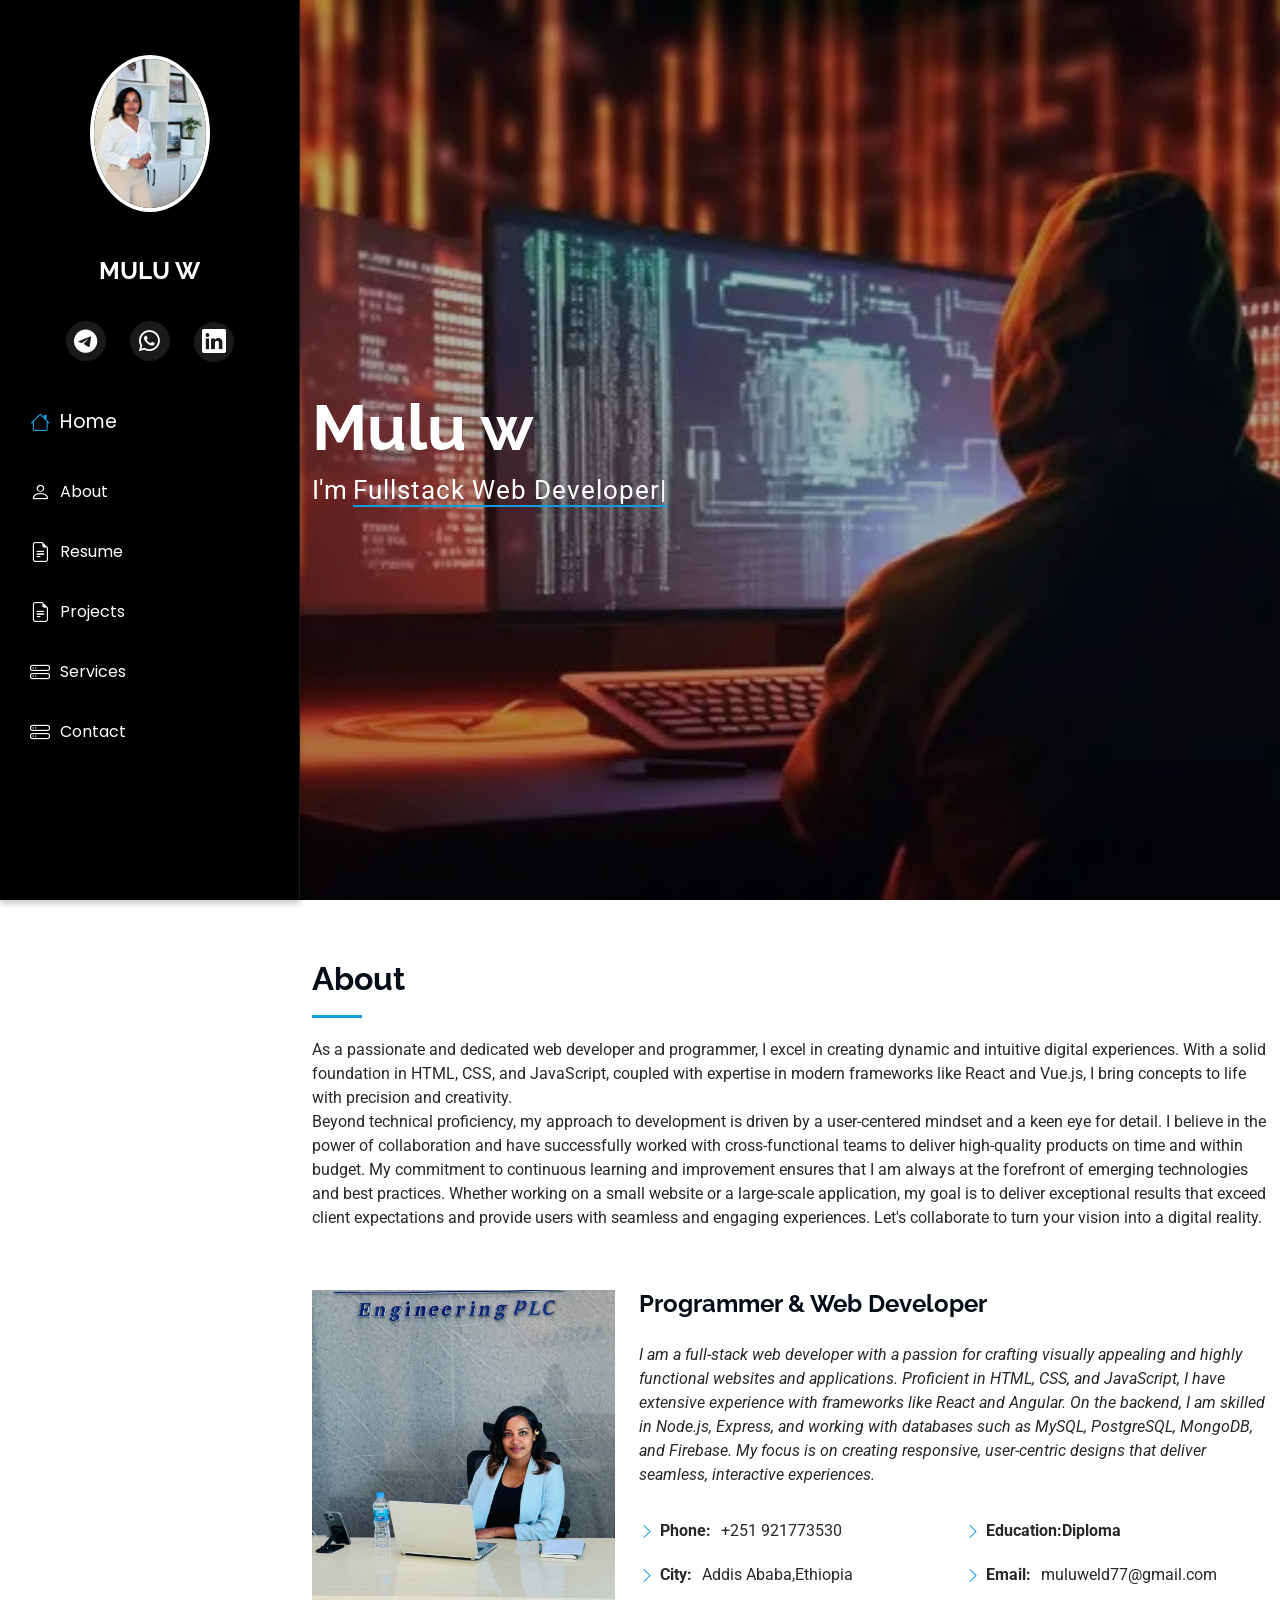
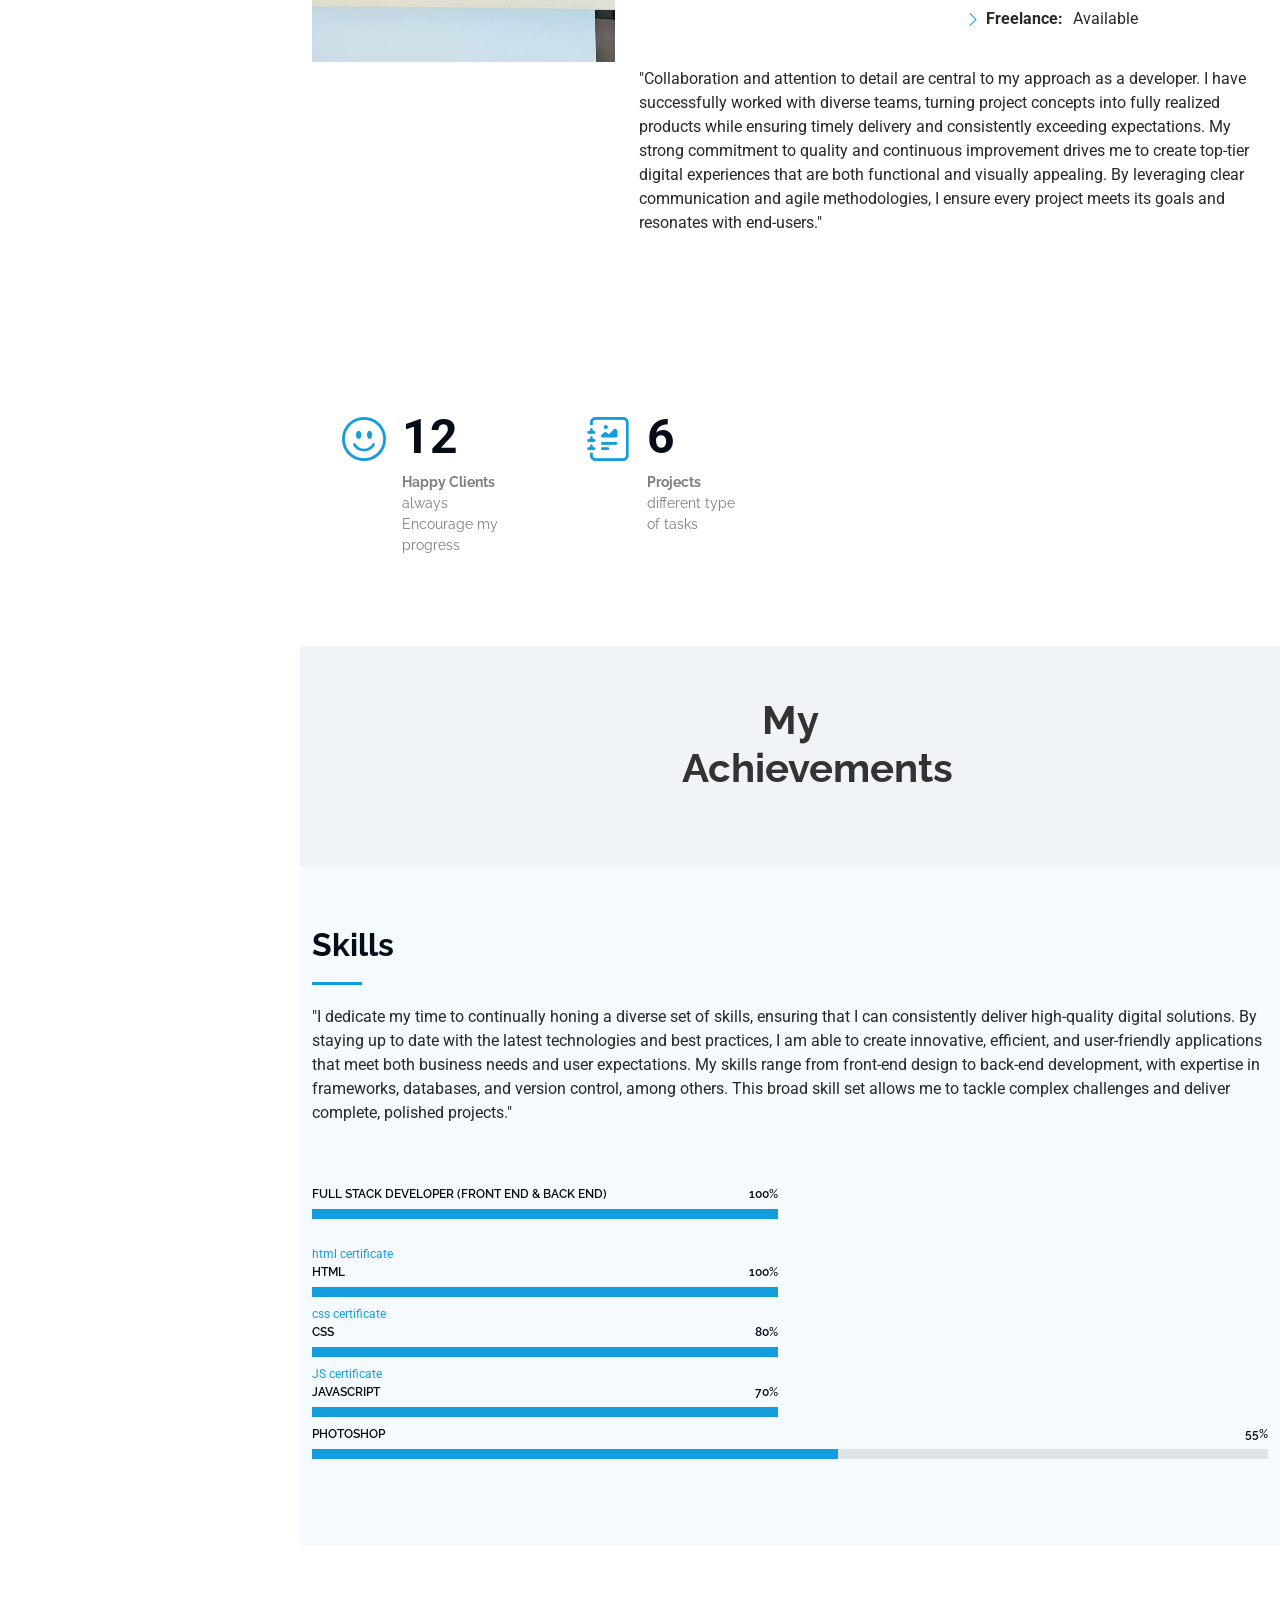
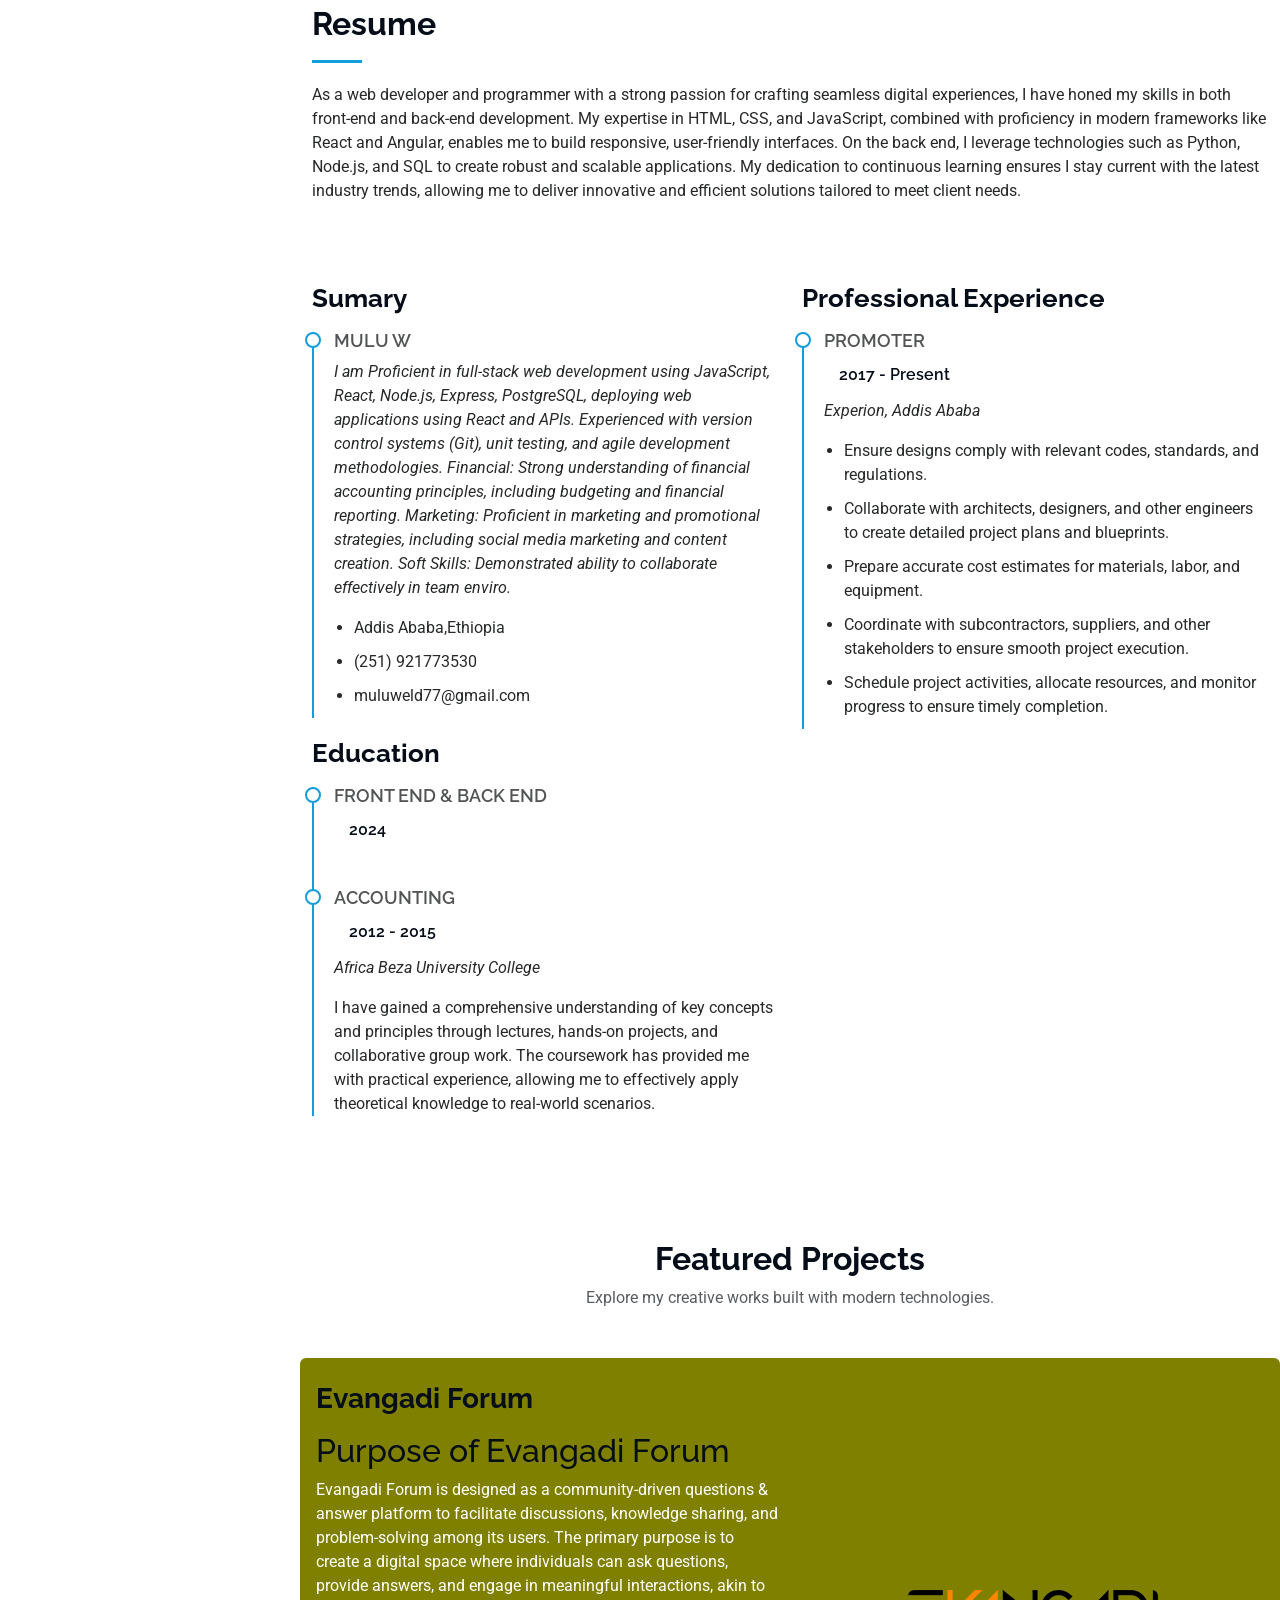
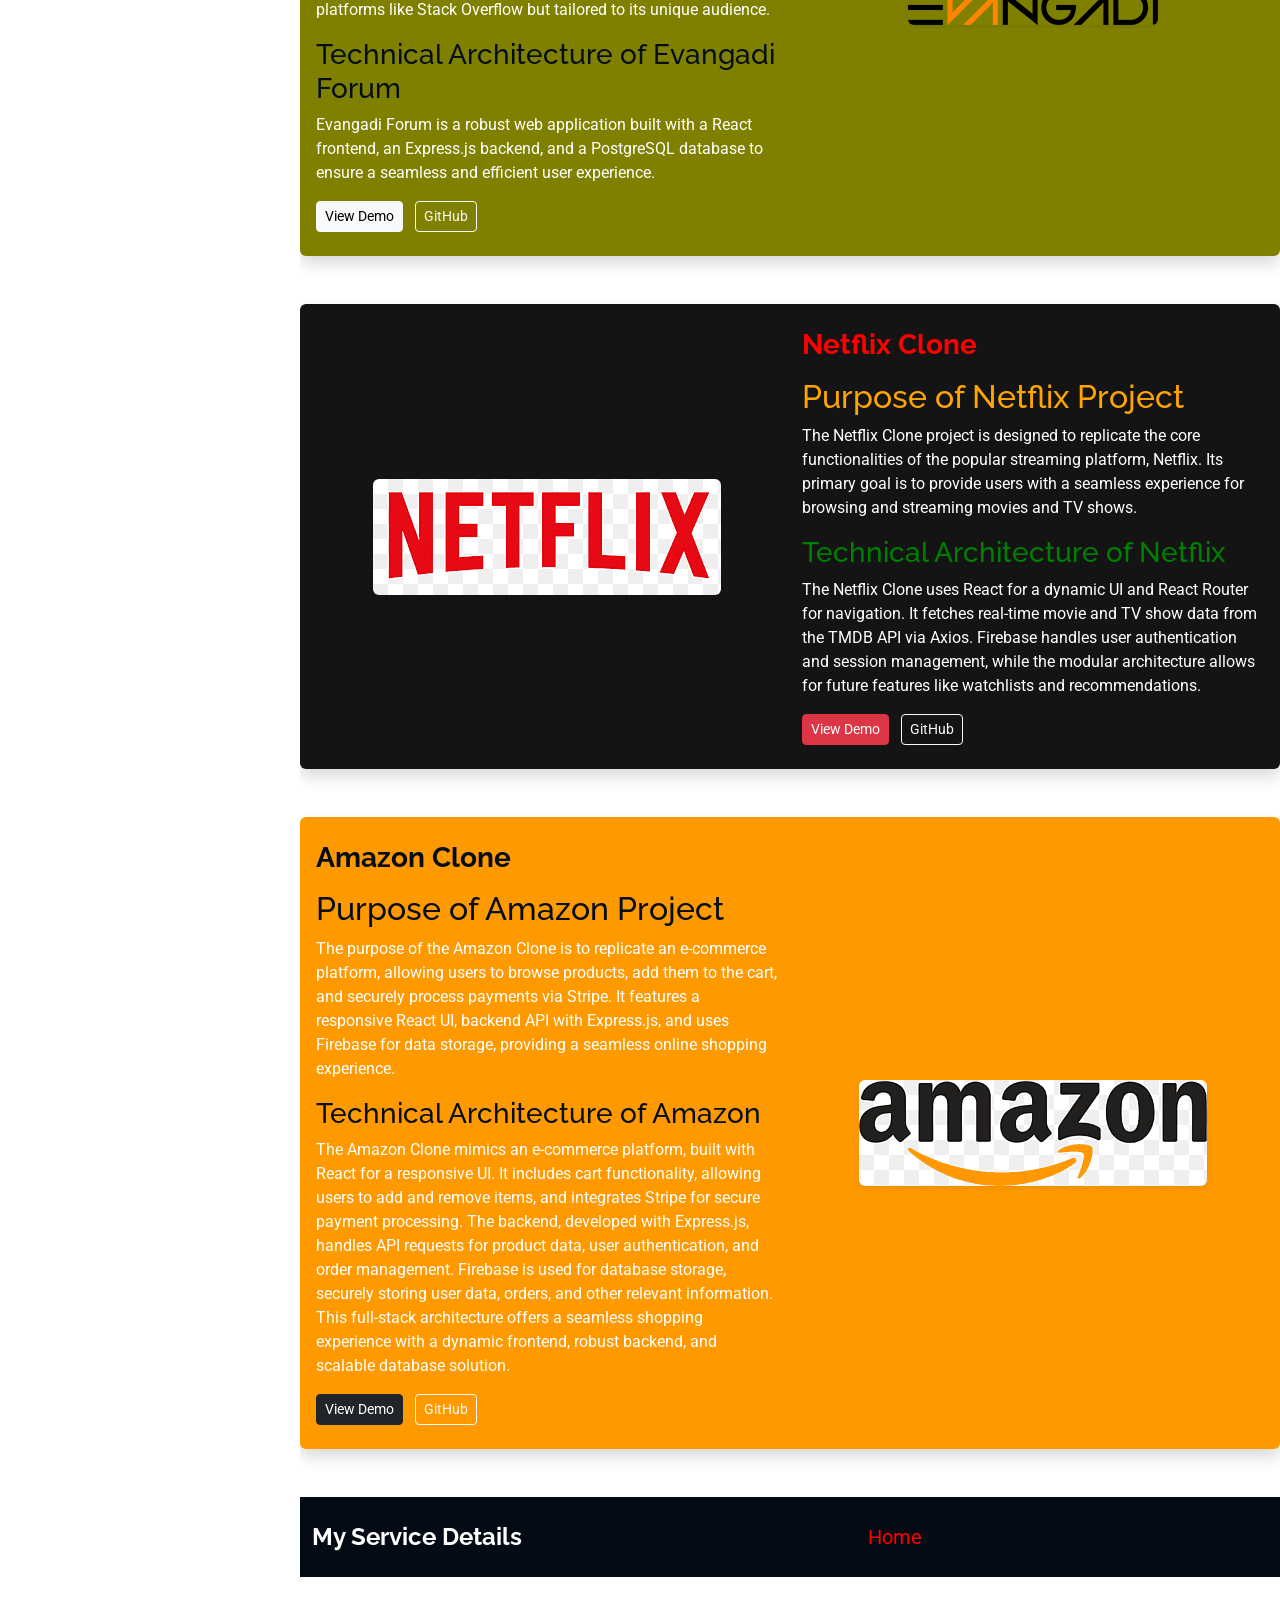
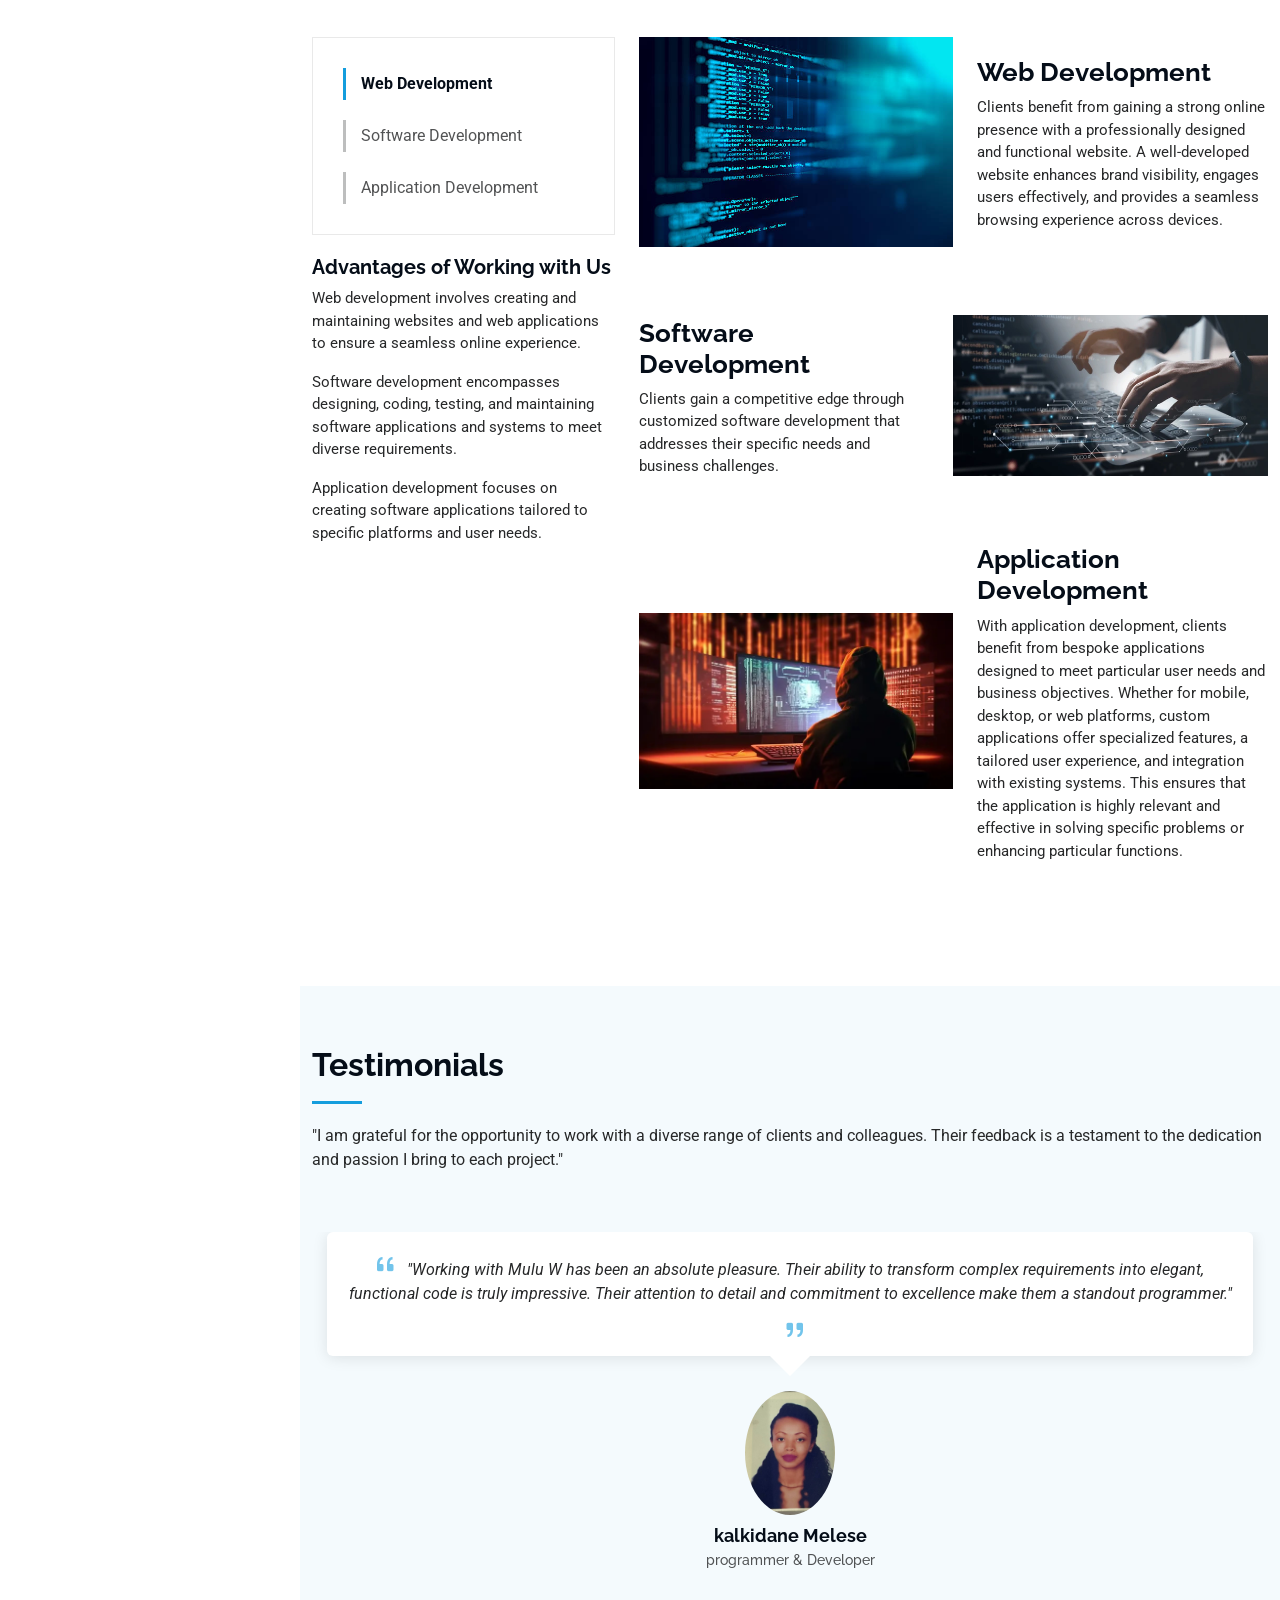
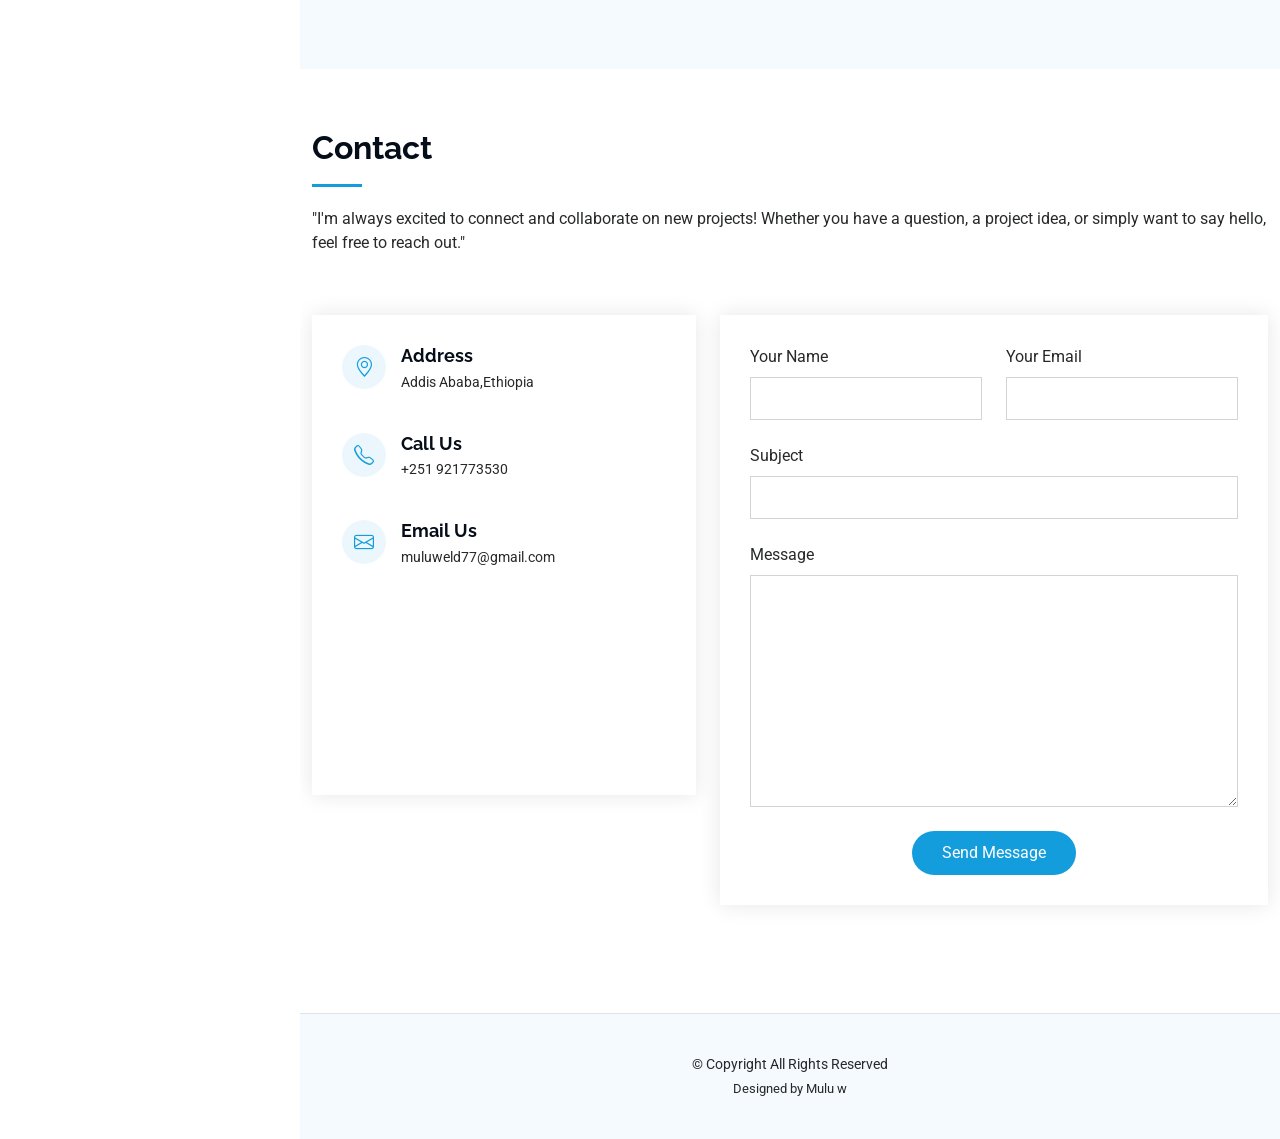
==== index.html @ 97d800ce "inital commit" ====
<!DOCTYPE html>
<html lang="en">
  <head>
    <meta charset="utf-8" />
    <meta content="width=device-width, initial-scale=1.0" name="viewport" />
    <title>Mulu Portfolio</title>
    <meta content="" name="description" />
    <meta content="" name="keywords" />

    <!-- Favicons -->
    <link href="./assets/img/logo.svg" rel="icon" />
    <link href="./assets/img/logo.svg" rel="apple-touch-icon" />

    <!-- Fonts -->
    <link href="https://fonts.googleapis.com" rel="preconnect" />
    <link href="https://fonts.gstatic.com" rel="preconnect" crossorigin />
    <link
      href="https://fonts.googleapis.com/css2?family=Roboto:ital,wght@0,100;0,300;0,400;0,500;0,700;0,900;1,100;1,300;1,400;1,500;1,700;1,900&family=Poppins:ital,wght@0,100;0,200;0,300;0,400;0,500;0,600;0,700;0,800;0,900;1,100;1,200;1,300;1,400;1,500;1,600;1,700;1,800;1,900&family=Raleway:ital,wght@0,100;0,200;0,300;0,400;0,500;0,600;0,700;0,800;0,900;1,100;1,200;1,300;1,400;1,500;1,600;1,700;1,800;1,900&display=swap"
      rel="stylesheet"
    />

    <!-- Vendor CSS Files -->
    <link
      href="assets/vendor/bootstrap/css/bootstrap.min.css"
      rel="stylesheet"
    />
    <link rel="stylesheet" href="https://cdnjs.cloudflare.com/ajax/libs/font-awesome/6.0.0-beta3/css/all.min.css">

    <link
      href="assets/vendor/bootstrap-icons/bootstrap-icons.css"
      rel="stylesheet"
    />
    <link href="assets/vendor/aos/aos.css" rel="stylesheet" />
    <link
      href="assets/vendor/glightbox/css/glightbox.min.css"
      rel="stylesheet"
    />
    <link href="assets/vendor/swiper/swiper-bundle.min.css" rel="stylesheet" />

    <!-- Main CSS File -->
  

    <link href="assets/css/main.css" rel="stylesheet" />


  </head>

  <body class="index-page">
   <header
  id="header"
  class="header dark-background d-flex flex-column"
  style="
    background: black;
    color: #ffffff;
    padding: 20px;
    box-shadow: 0 4px 6px rgba(0, 0, 0, 0.2);
  "
>
  <i
    class="header-toggle d-xl-none bi bi-list"
    style="font-size: 2rem; color: #ffffff; cursor: pointer;"
  ></i>

  <div
    class="profile-img"
    style="text-align: center; margin: 20px 0;"
  >
    <img
      src="./assets/img/a.jpg"
      alt=""
      class="img-fluid rounded-circle"
      style="
        border: 4px solid #ffffff;
        box-shadow: 0 4px 6px rgba(0, 0, 0, 0.2);
        transition: transform 0.3s ease;
      "
      onmouseover="this.style.transform='scale(1.1)'"
      onmouseout="this.style.transform='scale(1)'"
    />
  </div>

  <a
    href="index.html"
    class="logo d-flex align-items-center justify-content-center"
    style="
      text-align: center;
      font-family: 'Poppins', sans-serif;
      font-size: 1.5rem;
      font-weight: bold;
      color: #ffffff;
      text-transform: uppercase;
      margin-top: 10px;
      text-decoration: none;
    "
    onmouseover="this.style.color='#ffeb3b'"
    onmouseout="this.style.color='#ffffff'"
  >
    <h1 class="sitename">Mulu w</h1>
  </a>

  <div
    class="social-links text-center"
    style="margin-top: 20px;"
  >
    <a
      href="https://t.me/lu"
      target="_blank"
      class="telegram"
      style="
        margin: 0 10px;
        color: #ffffff;
        font-size: 1.5rem;
        text-decoration: none;
      "
      onmouseover="this.style.color='#ffeb3b'"
      onmouseout="this.style.color='#ffffff'"
    ><i class="fab fa-telegram-plane"></i></a>
    <a
      href="https://wa.me/0921773530"
      target="_blank"
      class="whatsapp"
      style="
        margin: 0 10px;
        color: #ffffff;
        font-size: 1.5rem;
        text-decoration: none;
      "
      onmouseover="this.style.color='#ffeb3b'"
      onmouseout="this.style.color='#ffffff'"
    ><i class="fab fa-whatsapp"></i></a>
    <a
      href="https://www.linkedin.com/in/mulu w/aregay"
      target="_blank"
      class="linkedin"
      style="
        margin: 0 10px;
        color: #ffffff;
        font-size: 1.5rem;
        text-decoration: none;
      "
      onmouseover="this.style.color='#ffeb3b'"
      onmouseout="this.style.color='#ffffff'"
    ><i class="bi bi-linkedin"></i></a>
  </div>

  <nav id="navmenu" class="navmenu">
    <ul style="list-style: none; padding: 0;">
      <li style="margin: 10px 0;">
        <a
          href="#hero"
          class="active"
          style="
            color: #ffffff;
            text-decoration: none;
            font-size: 1.2rem;
            display: flex;
            align-items: center;
            transition: color 0.3s ease, background-color 0.3s ease;
          "
          onmouseover="this.style.color='#1e90ff'; this.style.background='#ffffff'; this.style.padding='5px 10px'; this.style.borderRadius='5px';"
          onmouseout="this.style.color='#ffffff'; this.style.background='transparent'; this.style.padding='0'; this.style.borderRadius='0';"
        >
          <i class="bi bi-house navicon"></i> Home
        </a>
      </li>
      <li>
        <a href="#about" style="color: #ffffff; text-decoration: none;">
          <i class="bi bi-person navicon"></i> About
        </a>
      </li>
      <li>
        <a href="#resume" style="color: #ffffff; text-decoration: none;">
          <i class="bi bi-file-earmark-text navicon"></i> Resume
        </a>
      </li>
      <li><a href="#project-details" style="color: #ffffff; text-decoration: none;">
        <i class="bi bi-file-earmark-text navicon"></i> Projects
      </a></li>

      <li>
        <a href="#services" style="color: #ffffff; text-decoration: none;">
          <i class="bi bi-hdd-stack navicon"></i> Services
        </a>
      </li>
      <li>
        <a href="#contact" style="color: #ffffff; text-decoration: none;">
          <i class="bi bi-hdd-stack navicon"></i> Contact
        </a>
      </li>
    </ul>
  </nav>
</header>


    <main class="main">
      <!-- Hero Section -->
      <section id="hero" class="hero section dark-background">
        <img
       
         src="assets/img/code four.jpg" 

        alt="" data-aos="fade-in" class="" />

        <div class="container" data-aos="fade-up" data-aos-delay="100">
          <h2>Mulu w</h2>
          <p>
            I'm
            <span class="typed" data-typed-items="Fullstack Web Developer"
              ></span
            ><span
              class="typed-cursor typed-cursor--blink"
              aria-hidden="true"
            ></span
            ><span
              class="typed-cursor typed-cursor--blink"
              aria-hidden="true"
            ></span>
          </p>
        </div>
      </section>
      <!-- /Hero Section -->

      <!-- About Section -->
      <section id="about" class="about section">
        <!-- Section Title -->
        <div class="container section-title" data-aos="fade-up">
          <h2>About</h2>
          <p>
            As a passionate and dedicated web developer and programmer, I excel
            in creating dynamic and intuitive digital experiences. With a solid
            foundation in HTML, CSS, and JavaScript, coupled with expertise in
            modern frameworks like React and Vue.js, I bring concepts to life
            with precision and creativity.
          </p>
          <p>
            Beyond technical proficiency, my approach to development is driven
            by a user-centered mindset and a keen eye for detail. I believe in
            the power of collaboration and have successfully worked with
            cross-functional teams to deliver high-quality products on time and
            within budget. My commitment to continuous learning and improvement
            ensures that I am always at the forefront of emerging technologies
            and best practices. Whether working on a small website or a
            large-scale application, my goal is to deliver exceptional results
            that exceed client expectations and provide users with seamless and
            engaging experiences. Let's collaborate to turn your vision into a
            digital reality.
          </p>
        </div>
        <!-- End Section Title -->

        <div class="container" data-aos="fade-up" data-aos-delay="100">
          <div class="row gy-4 justify-content-center">
            <div class="col-lg-4">
              <img src="./assets/img/photo_2025-01-04_10-57-54.jpg" class="img-fluid" alt="" />
            </div>
            <div class="col-lg-8 content">
              <h2>Programmer & Web Developer</h2>
<p class="fst-italic py-3">
  I am a full-stack web developer with a passion for crafting visually appealing and highly functional websites and applications. Proficient in HTML, CSS, and JavaScript, I have extensive experience with frameworks like React and Angular. On the backend, I am skilled in Node.js, Express, and working with databases such as MySQL, PostgreSQL, MongoDB, and Firebase. My focus is on creating responsive, user-centric designs that deliver seamless, interactive experiences.
</p>

              </p>
              <div class="row">
                <div class="col-lg-6">
                  <ul>
                
                    <li>
                      <i class="bi bi-chevron-right"></i>
                      <strong>Phone:</strong> <span>+251 921773530</span>
                    </li>
                    <li>
                      <i class="bi bi-chevron-right"></i>
                      <strong>City:</strong> <span>Addis Ababa,Ethiopia</span>
                    </li>
                  </ul>
                </div>
                <div class="col-lg-6">
                  <ul>
                
                    <li>
                      <i class="bi bi-chevron-right"></i>
                      <strong>Education:Diploma</strong> <span></span>
                    </li>
                    <li>
                      <i class="bi bi-chevron-right"></i>
                      <strong>Email:</strong> <span>muluweld77@gmail.com</span>
                    </li>
                    <li>
                      <i class="bi bi-chevron-right"></i>
                      <strong>Freelance:</strong> <span>Available</span>
                    </li>
                  </ul>
                </div>
              </div>
              <p class="py-3">
                "Collaboration and attention to detail are central to my approach as a developer. I have successfully worked with diverse teams, turning project concepts into fully realized products while ensuring timely delivery and consistently exceeding expectations. My strong commitment to quality and continuous improvement drives me to create top-tier digital experiences that are both functional and visually appealing. By leveraging clear communication and agile methodologies, I ensure every project meets its goals and resonates with end-users."
              </p>
            </div>
          </div>
        </div>
      </section>
      <!-- /About Section -->

      <!-- Stats Section -->
      <section id="stats" class="stats section">
        <div class="container" data-aos="fade-up" data-aos-delay="100">
          <div class="row gy-4">
            <div class="col-lg-3 col-md-6">
              <div class="stats-item">
                <i class="bi bi-emoji-smile"></i>
                <span
                  data-purecounter-start="0"
                  data-purecounter-end="12"
                  data-purecounter-duration="1"
                  class="purecounter"
                ></span>
                <p>
                  <strong>Happy Clients</strong>
                  <span>always Encourage my progress</span>
                </p>
              </div>
            </div>
            <!-- End Stats Item -->

            <div class="col-lg-3 col-md-6">
              <div class="stats-item">
                <i class="bi bi-journal-richtext"></i>
                <span
                  data-purecounter-start="0"
                  data-purecounter-end="6"
                  data-purecounter-duration="1"
                  class="purecounter"
                ></span>
                <p>
                  <strong>Projects</strong>
                  <span>different type of tasks</span>
                </p>
              </div>
            </div>
            
          
          </div>
        </div>
      </section>
      <!-- /Stats Section -->
  <!-- Portfolio Details Section -->
  <section id="portfolio-details" class="portfolio-details section" style="background-color: #f0f4f8; padding: 50px 0;">
    <div class="container d-flex justify-content-center align-items-center" data-aos="fade-up" data-aos-delay="100">
      <div class="row gy-4 justify-content-center">
        <div class="col-lg-8">
          <h1 class="text-center mb-4" style="font-size: 2.5rem; color: #333; font-weight: bold;">My Achievements</h1>
          <div class="portfolio-details-slider swiper init-swiper">
            <script type="application/json" class="swiper-config">
              {
                "loop": true,
                "speed": 600,
                "autoplay": {
                  "delay": 5000
                },
                "slidesPerView": "auto",
                "pagination": {
                  "el": ".swiper-pagination",
                  "type": "bullets",
                  "clickable": true
                }
              }
            </script>
            
            <!-- <div class="swiper-wrapper align-items-center">
              <div class="swiper-slide">
                <img src="https://api2.sololearn.com/v2/certificates/CC-2YGWUHKM/image/png" alt="HTML Certificate" class="certificate-image">
              </div>
              <div class="swiper-slide">
                <img src="https://api2.sololearn.com/v2/certificates/CC-1H81GAHL/image/png" alt="CSS Certificate" class="certificate-image">
              </div>
              <div class="swiper-slide">
                <img src="https://api2.sololearn.com/v2/certificates/CC-APTY4SGC/image/png" alt="JavaScript Certificate" class="certificate-image">
              </div>
              <div class="swiper-slide">
                <img src="https://api2.sololearn.com/v2/certificates/CC-WG3LZSZY/image/png" alt="C++ Certificate" class="certificate-image">
              </div> -->
            </div>
            <div class="swiper-pagination"></div>
          </div>
        </div>
      </div>
    </div>
  </section>
  
  
  
      <!-- Skills Section -->
      <section id="skills" class="skills section light-background">
        <!-- Section Title -->
        <div class="container section-title" data-aos="fade-up">
          <h2>Skills</h2>
          <p>
            "I dedicate my time to continually honing a diverse set of skills, ensuring that I can consistently deliver high-quality digital solutions. By staying up to date with the latest technologies and best practices, I am able to create innovative, efficient, and user-friendly applications that meet both business needs and user expectations. My skills range from front-end design to back-end development, with expertise in frameworks, databases, and version control, among others. This broad skill set allows me to tackle complex challenges and deliver complete, polished projects."
          </p>
        </div>
        <!-- End Section Title -->

        <div class="container" data-aos="fade-up" data-aos-delay="100">
          <div class="row skills-content skills-animation">
            <div class="col-lg-6">
              <div class="progress">
                <span class="skill"
                  ><span>full stack developer (front end & back end)</span>
                  <i class="val">100%</i></span
                >
                <div class="progress-bar-wrap">
                  <div
                    class="progress-bar"
                    role="progressbar"
                    aria-valuenow="100"
                    aria-valuemin="0"
                    aria-valuemax="100"
                  ></div>
                </div>
              </div>

              <div class="progress">
                <div>
                  <a
                    href="https://api2.sololearn.com/v2/certificates/CC-2YGWUHKM/image/png"
                    >html certificate</a
                  >
                </div>
                <span class="skill"
                  ><span>HTML</span> <i class="val">100%</i></span
                >

                <div class="progress-bar-wrap">
                  <div
                    class="progress-bar"
                    role="progressbar"
                    aria-valuenow="100"
                    aria-valuemin="0"
                    aria-valuemax="100"
                  ></div>
                </div>
              </div>
              <!-- End Skills Item -->

              <div class="progress">
                <div>
                  <a
                    href="https://api2.sololearn.com/v2/certificates/CC-1H81GAHL/image/png"
                    >css certificate</a
                  >
                </div>
                <span class="skill"
                  ><span>CSS</span> <i class="val">80%</i></span
                >
                <div class="progress-bar-wrap">
                  <div
                    class="progress-bar"
                    role="progressbar"
                    aria-valuenow="100"
                    aria-valuemin="0"
                    aria-valuemax="100"
                  ></div>
                </div>
              </div>
              <!-- End Skills Item -->

              <div class="progress">
                <div>
                  <a
                    href="https://api2.sololearn.com/v2/certificates/CC-APTY4SGC/image/png"
                    >JS certificate</a
                  >
                </div>
                <span class="skill"
                  ><span>JavaScript</span> <i class="val">70%</i></span
                >
                <div class="progress-bar-wrap">
                  <div
                    class="progress-bar"
                    role="progressbar"
                    aria-valuenow="100"
                    aria-valuemin="0"
                    aria-valuemax="100"
                  ></div>
                </div>
              </div>
              <!-- End Skills Item -->
            </div>
              <div class="progress">
                <span class="skill"
                  ><span>Photoshop</span> <i class="val">55%</i></span
                >
                <div class="progress-bar-wrap">
                  <div
                    class="progress-bar"
                    role="progressbar"
                    aria-valuenow="55"
                    aria-valuemin="0"
                    aria-valuemax="100"
                  ></div>
                </div>
              </div>
              <!-- End Skills Item -->
            </div>
          </div>
        </div>
      </section>
      <!-- /Skills Section -->

      <!-- Resume Section -->
      <section id="resume" class="resume section">
        <!-- Section Title -->
        <div class="container section-title" data-aos="fade-up">
          <h2>Resume</h2>
          <p>
            As a web developer and programmer with a strong passion for crafting seamless digital experiences, I have honed my skills in both front-end and back-end development. My expertise in HTML, CSS, and JavaScript, combined with proficiency in modern frameworks like React and Angular, enables me to build responsive, user-friendly interfaces. On the back end, I leverage technologies such as Python, Node.js, and SQL to create robust and scalable applications. My dedication to continuous learning ensures I stay current with the latest industry trends, allowing me to deliver innovative and efficient solutions tailored to meet client needs.
          </p>
        </div>
        <!-- End Section Title -->

        <div class="container">
          <div class="row">
            <div class="col-lg-6" data-aos="fade-up" data-aos-delay="100">
              <h3 class="resume-title">Sumary</h3>

              <div class="resume-item pb-0">
                <h4>Mulu w</h4>
                <p>
                  <em
                    >I am Proficient in full-stack web development using JavaScript, React, Node.js, Express, PostgreSQL, deploying web applications using React and APIs. Experienced with version control systems (Git), unit testing, and agile development methodologies.
                     Financial: Strong understanding of financial accounting principles, including budgeting and financial reporting.
                     Marketing: Proficient in marketing and promotional strategies, including social media marketing and content creation.
                      Soft Skills: Demonstrated ability to collaborate effectively in team enviro.
                  </em>
                </p>
                <ul>
                  <li>Addis Ababa,Ethiopia</li>
                  <li>(251) 921773530</li>
                  <li>muluweld77@gmail.com</li>
                </ul>
              </div>
              <!-- Edn Resume Item -->

              <h3 class="resume-title">Education</h3>
              <div class="resume-item">
                <h4>Front end &amp; Back end</h4>
                <h5>2024</h5>
                <p><em></em></p>
                <p></p>
              </div>
              <!-- Edn Resume Item -->

              <div class="resume-item">
                <h4>
                  Accounting
                </h4>
                <h5>2012 - 2015</h5>
                <p><em>Africa Beza University College</em></p>
                <p>
                  I have gained a comprehensive understanding of key concepts and principles through lectures, hands-on projects, and collaborative group work. The coursework has provided me with practical experience, allowing me to effectively apply theoretical knowledge to real-world scenarios.
                </p>
              </div>
              <!-- Edn Resume Item -->
            </div>

            <div class="col-lg-6" data-aos="fade-up" data-aos-delay="200">
              <h3 class="resume-title">Professional Experience</h3>
              <div class="resume-item">
                <h4>promoter</h4>
                <h5>2017 - Present</h5>
                <p><em>Experion, Addis Ababa</em></p>
                <ul>
                  <li>Ensure designs comply with relevant codes, standards, and regulations.</li>
                  <li>Collaborate with architects, designers, and other engineers to create detailed project plans and blueprints.</li>
                  <li>Prepare accurate cost estimates for materials, labor, and equipment.</li>
                  <li>Coordinate with subcontractors, suppliers, and other stakeholders to ensure smooth project execution.</li>
                  <li>Schedule project activities, allocate resources, and monitor progress to ensure timely completion.</li>
                </ul>
              </div>
              <!-- End Resume Item -->
            
            
            </div>
            
          </div>
        </div>
      </section>
      <!-- /Resume Section -->

      <!-- Portfolio Section -->
     
      <section id="project-details" class="project-details section py-5">
        <!-- < class="container" data-aos="fade-up"> -->
          <div class="section-header text-center mb-5">
            <h2 class="fw-bold">Featured Projects</h2>
            <p class="text-muted">Explore my creative works built with modern technologies.</p>
          </div>
      
          <!-- Project 1: Evangadi Forum -->
          <div id="evangadi-details" class="project-info mb-5 py-4 px-3 rounded shadow" style="background: olive; color: #fff;">
            <div class="row align-items-center">
              <div class="col-lg-6">
                <h3 class="fw-bold mb-3">Evangadi Forum</h3>
          
                <h2>  Purpose of Evangadi Forum </h2>
                <p>
    Evangadi Forum is designed as a community-driven questions & answer platform to facilitate discussions, knowledge sharing, and problem-solving among its users. The primary purpose is to create a digital space where individuals can ask questions, provide answers, and engage in meaningful interactions, akin to platforms like Stack Overflow but tailored to its unique audience.
                </p>
    
                        <h3>Technical Architecture of Evangadi Forum </h3>
                <p>
                  Evangadi Forum is a robust web application built with a React frontend, an Express.js backend, and a PostgreSQL database to ensure a seamless and efficient user experience. </p>
                <div class="project-links">
                  <a href="https://evangadi-frontend-2us1-ke0lly9pw-mulus-projects.vercel.app/" target="_blank" class="btn btn-light btn-sm me-2">View Demo</a>
                  <a href="https://github.com/mulu-weldaregay/Evangadi-frontend.git" target="_blank" class="btn btn-outline-light btn-sm">GitHub</a>
                </div>
              </div>
              <div class="col-lg-6 text-center">
                <img src="./assets/img/evangadi-logo-header.png" class="img-fluid rounded shadow-sm" alt="Evangadi Forum">
              </div>
            </div>
          </div>
      
          <!-- Project 2: Netflix Clone -->
          <div id="netflix-details" class="project-info mb-5 py-4 px-3 rounded shadow" style="background: #141414; color: #fff;">
            <div class="row align-items-center">
              <div class="col-lg-6 order-lg-2">
                <h3 class="fw-bold mb-3" style="color:red;">Netflix Clone</h3>
                <h2 style="color:orange;">Purpose of Netflix Project</h2>
                <p style="color: #fff;">
                  The Netflix Clone project is designed to replicate the core functionalities of the popular streaming platform, Netflix. Its primary goal is to provide users with a seamless experience for browsing and streaming movies and TV shows.
                </p>
          
                <h3 style="color: green;">Technical Architecture of Netflix</h3>
          
                <p style="color: #fff;">
                  The Netflix Clone uses React for a dynamic UI and React Router for navigation. It fetches real-time movie and TV show data from the TMDB API via Axios. Firebase handles user authentication and session management, while the modular architecture allows for future features like watchlists and recommendations.
                </p>
                <div class="project-links">
                  <a href="https://netflix-2024-clone.onrender.com" target="_blank" class="btn btn-danger btn-sm me-2">View Demo</a>
                  <a href="https://github.com/mulu-weldaregay/netflix-2024.git" target="_blank" class="btn btn-outline-light btn-sm">GitHub</a>
                </div>
              </div>
              <div class="col-lg-6 text-center">
                <img src="./assets/img/netfliix.png" class="img-fluid rounded shadow-sm" alt="Netflix Clone">
              </div>
            </div>
          </div>
          
      
          <!-- Project 3: Amazon Clone -->
          <div id="amazon-details" class="project-info mb-5 py-4 px-3 rounded shadow" style="background: #ff9900; color: #fff;">
            <div class="row align-items-center">
              <div class="col-lg-6">
                <h3 class="fw-bold mb-3">Amazon Clone</h3>
                <h2> Purpose of  Amazon  Project</h2>
                   <p>
                    The purpose of the Amazon Clone is to replicate an e-commerce platform, allowing users to browse products, add them to the cart, and securely process payments via Stripe. It features a responsive React UI, backend API with Express.js, and uses Firebase for data storage, providing a seamless online shopping experience.
                   </p>
    
                <h3>Technical Architecture of Amazon  </h3>
                 <p>
                  The Amazon Clone mimics an e-commerce platform, built with React for a responsive UI. It includes cart functionality, allowing users to add and remove items, and integrates Stripe for secure payment processing. The backend, developed with Express.js, handles API requests for product data, user authentication, and order management. Firebase is used for database storage, securely storing user data, orders, and other relevant information. This full-stack architecture offers a seamless shopping experience with a dynamic frontend, robust backend, and scalable database solution.
                </p>
                <div class="project-links">
                  <a href="https://amazon-frontend-deployment-36j101vvk-mulus-projects.vercel.app/" target="_blank" class="btn btn-dark btn-sm me-2">View Demo</a>
                  <a href="https://github.com/mulu-weldaregay/amazon-frontend-deploy.git" target="_blank" class="btn btn-outline-light btn-sm">GitHub</a>
                </div>
              </div>
              <div class="col-lg-6 text-center">
                <img src="./assets/img/amazon.png" class="img-fluid rounded shadow-sm" alt="Amazon Clone">
              </div>
            </div>
          </div>
      
          <div>
        </div>
        <div class="page-title dark-background">
          <div class="container d-lg-flex justify-content-between align-items-center text-center">
            <h1 class="mb-2 mb-lg-0 text-end">My Service Details</h1>
            <nav class="breadcrumbs mx-auto">
              <ol>
                <li>
                  <a href="index.html" style="font-size: 20px; color: red;">Home</a>
                </li>
              </ol>
            </nav>
          </div>
        </div>
        
        
        <!-- End Page Title -->
  
        <!-- Service Details Section -->
        <section id="service-details" class="service-details section">
          <div class="container">
            <div class="row gy-4">
              <div class="col-lg-4" data-aos="fade-up" data-aos-delay="100">
                <div class="services-list">
                  <a href="#web-development" class="active">Web Development</a>
                  <a href="#software-development">Software Development</a>
                  <a href="#application-development">Application Development</a>
                </div>
        
                <h4>Advantages of Working with Us</h4>
                <p>
                  Web development involves creating and maintaining websites and
                  web applications to ensure a seamless online experience.
                </p>
                <p>
                  Software development encompasses designing, coding, testing, and maintaining
                  software applications and systems to meet diverse requirements.
                </p>
                <p>
                  Application development focuses on creating software applications
                  tailored to specific platforms and user needs.
                </p>
              </div>
        
              <div class="col-lg-8" data-aos="fade-up" data-aos-delay="200">
                <!-- Web Development Section -->
                <div id="web-development" class="d-flex align-items-center flex-column flex-md-row mb-5">
                  <img
                    src="./assets/img/code one.jpg"
                    alt="Web Development"
                    class="img-fluid services-img me-md-4"
                    style="max-width: 50%;"
                  />
                  <div>
                    <h3>Web Development</h3>
                    <p>
                      Clients benefit from gaining a strong online presence with a professionally designed
                      and functional website. A well-developed website enhances brand visibility, engages users effectively, and
                      provides a seamless browsing experience across devices.
                    </p>
                  </div>
                </div>
        
                <!-- Software Development Section -->
                <div id="software-development" class="d-flex align-items-center flex-column flex-md-row-reverse mb-5">
                  <img
                    src="./assets/img/code two.webp"
                    alt="Software Development"
                    class="img-fluid services-img ms-md-4"
                    style="max-width: 50%;"
                  />
                  <div>
                    <h3>Software Development</h3>
                    <p>
                      Clients gain a competitive edge through customized software development that addresses their specific needs
                      and business challenges.
                    </p>
                  </div>
                </div>
        
                <!-- Application Development Section -->
                <div id="application-development" class="d-flex align-items-center flex-column flex-md-row mb-5">
                  <img
                    src="./assets/img/code four.jpg"
                    alt="Application Development"
                    class="img-fluid services-img me-md-4"
                    style="max-width: 50%;"
                  />
                  <div>
                    <h3>Application Development</h3>
                    <p>
                      With application development, clients benefit from bespoke applications designed to meet particular user needs
                      and business objectives. Whether for mobile, desktop, or web platforms,
                      custom applications offer specialized features, a tailored user experience,
                      and integration with existing systems. This ensures that the application
                      is highly relevant and effective in solving specific problems or enhancing
                      particular functions.
                    </p>
                  </div>
                </div>
          
        
      </section>
      <!-- /Services Section -->

      <!-- Testimonials Section -->
      <section id="testimonials" class="testimonials section light-background">
        <!-- Section Title -->
        <div class="container section-title" data-aos="fade-up">
          <h2>Testimonials</h2>
          <p>
            "I am grateful for the opportunity to work with a diverse range of clients and colleagues. Their feedback is a testament to the dedication and passion I bring to each project."
          </p>
        </div>
        <!-- End Section Title -->

        <div class="container" data-aos="fade-up" data-aos-delay="100">
          <div class="swiper init-swiper">
            <script type="application/json" class="swiper-config">
              {
                "loop": true,
                "speed": 600,
                "autoplay": {
                  "delay": 5000
                },
                "slidesPerView": "auto",
                "pagination": {
                  "el": ".swiper-pagination",
                  "type": "bullets",
                  "clickable": true
                },
                "breakpoints": {
                  "320": {
                    "slidesPerView": 1,
                    "spaceBetween": 40
                  },
                  "1200": {
                    "slidesPerView": 3,
                    "spaceBetween": 1
                  }
                }
              }
            </script>
            <div class="swiper-wrapper">
              <div class="swiper-slide">
                <div class="testimonial-item">
                  <p>
                    <i class="bi bi-quote quote-icon-left"></i>
                    <span
                      >"Working with Mulu W has been an absolute pleasure. Their ability to transform complex requirements into elegant, functional code is truly impressive. Their attention to detail and commitment to excellence make them a standout programmer."</span
                    >
                    <i class="bi bi-quote quote-icon-right"></i>
                  </p>
                  <img
                    src="./assets/img/photo_2025-01-05_12-13-49.jpg"
                    class="testimonial-img"
                    alt=""
                  />
                  <h3>kalkidane Melese</h3>
                  <h4>programmer &amp; Developer</h4>
                </div>
              </div>
             
            </div>
            <div class="swiper-pagination"></div>
          </div>
        </div>
      </section>
      <!-- /Testimonials Section -->

      <!-- Contact Section -->
      <section id="contact" class="contact section">
        <!-- Section Title -->
        <div class="container section-title" data-aos="fade-up">
          <h2>Contact</h2>
          <p>
            "I'm always excited to connect and collaborate on new projects! Whether you have a question, a project idea, or simply want to say hello, feel free to reach out."
          </p>
        </div>
        <!-- End Section Title -->

        <div class="container" data-aos="fade-up" data-aos-delay="100">
          <div class="row gy-4">
            <div class="col-lg-5">
              <div class="info-wrap">
                <div
                  class="info-item d-flex"
                  data-aos="fade-up"
                  data-aos-delay="200"
                >
                  <i class="bi bi-geo-alt flex-shrink-0"></i>
                  <div>
                    <h3>Address</h3>
                    <p>Addis Ababa,Ethiopia</p>
                  </div>
                </div>
                <!-- End Info Item -->

                <div
                  class="info-item d-flex"
                  data-aos="fade-up"
                  data-aos-delay="300"
                >
                  <i class="bi bi-telephone flex-shrink-0"></i>
                  <div>
                    <h3>Call Us</h3>
                    <p>+251 921773530</p>
                  </div>
                </div>
                <!-- End Info Item -->

                <div
                  class="info-item d-flex"
                  data-aos="fade-up"
                  data-aos-delay="400"
                >
                  <i class="bi bi-envelope flex-shrink-0"></i>
                  <div>
                    <h3>Email Us</h3>

                    <p>muluweld77@gmail.com</p>
                  </div>
                </div>
                <!-- End Info Item -->
                <iframe
                  <!-- src="https://www.google.com/maps/embed?pb=!1m18!1m12!1m3!1d11144.731281497052!2d38.73413087432989!3d9.040256682600116!2m3!1f0!2f0!3f0!3m2!1i1024!2i768!4f13.1!3m3!1m2!1s0x164b88ade3670063%3A0x5fa8ba787580aac4!2zUGFzdG9yIFNxdWFyZSB8IOGNk-GIteGJsOGIrSDhiqDhi7DhiaPhiaPhi60!5e0!3m2!1sen!2set!4v1722011202954!5m2!1sen!2set" -->
                  width="600"
                  height="450"
                  style="border: 0"
                  allowfullscreen=""
                  loading="lazy"
                  referrerpolicy="no-referrer-when-downgrade"
                ></iframe>
              </div>
            </div>

            <div class="col-lg-7">
              <form
                action="forms/contact.php"
                method="post"
                class="php-email-form"
                data-aos="fade-up"
                data-aos-delay="200"
              >
                <div class="row gy-4">
                  <div class="col-md-6">
                    <label for="name-field" class="pb-2">Your Name</label>
                    <input
                      type="text"
                      name="name"
                      id="name-field"
                      class="form-control"
                      required=""
                    />
                  </div>

                  <div class="col-md-6">
                    <label for="email-field" class="pb-2">Your Email</label>
                    <input
                      type="email"
                      class="form-control"
                      name="email"
                      id="email-field"
                      required=""
                    />
                  </div>

                  <div class="col-md-12">
                    <label for="subject-field" class="pb-2">Subject</label>
                    <input
                      type="text"
                      class="form-control"
                      name="subject"
                      id="subject-field"
                      required=""
                    />
                  </div>

                  <div class="col-md-12">
                    <label for="message-field" class="pb-2">Message</label>
                    <textarea
                      class="form-control"
                      name="message"
                      rows="10"
                      id="message-field"
                      required=""
                    ></textarea>
                  </div>

                  <div class="col-md-12 text-center">
                    <div class="loading">Loading</div>
                    <div class="error-message"></div>
                    <div class="sent-message">
                      Your message has been sent. Thank you!
                    </div>

                    <button type="submit">Send Message</button>
                  </div>
                </div>
              </form>
            </div>
            <!-- End Contact Form -->
          </div>
        </div>
      </section>
      <!-- /Contact Section -->
    </main>

    <footer id="footer" class="footer position-relative light-background">
      <div class="container">
        <div class="copyright text-center">
          <p>
            © <span>Copyright</span>

            <span>All Rights Reserved</span>
          </p>
        </div>
        <div class="credits">
          <!-- All the links in the footer should remain intact. -->
          <!-- You can delete the links only if you've purchased the pro version. -->
          <!-- Licensing information: https://bootstrapmade.com/license/ -->
          <!-- Purchase the pro version with working PHP/AJAX contact form: [buy-url] -->
          Designed by Mulu w
        </div>
      </div>
    </footer>

    <!-- Scroll Top -->
    <a
      href="#"
      id="scroll-top"
      class="scroll-top d-flex align-items-center justify-content-center"
      ><i class="bi bi-arrow-up-short"></i
    ></a>

    <!-- Preloader -->
    <div id="preloader"></div>

    <!-- Vendor JS Files -->
    <script src="assets/vendor/bootstrap/js/bootstrap.bundle.min.js"></script>
    <script src="assets/vendor/php-email-form/validate.js"></script>
    <script src="assets/vendor/aos/aos.js"></script>
    <script src="assets/vendor/typed.js/typed.umd.js"></script>
    <script src="assets/vendor/purecounter/purecounter_vanilla.js"></script>
    <script src="assets/vendor/waypoints/noframework.waypoints.js"></script>
    <script src="assets/vendor/glightbox/js/glightbox.min.js"></script>
    <script src="assets/vendor/imagesloaded/imagesloaded.pkgd.min.js"></script>
    <script src="assets/vendor/isotope-layout/isotope.pkgd.min.js"></script>
    <script src="assets/vendor/swiper/swiper-bundle.min.js"></script>

    <!-- Main JS File -->
    <script src="assets/js/main.js"></script>
  </body>
</html>
---- assets/css/main.css ----
/**
* Template Name: iPortfolio
* Template URL: https://bootstrapmade.com/iportfolio-bootstrap-portfolio-websites-template/
* Updated: Jun 29 2024 with Bootstrap v5.3.3
* Author: BootstrapMade.com
* License: https://bootstrapmade.com/license/
*/

/*--------------------------------------------------------------
# Font & Color Variables
# Help: https://bootstrapmade.com/color-system/
--------------------------------------------------------------*/
/* Fonts */
:root {
  --default-font: "Roboto",  system-ui, -apple-system, "Segoe UI", Roboto, "Helvetica Neue", Arial, "Noto Sans", "Liberation Sans", sans-serif, "Apple Color Emoji", "Segoe UI Emoji", "Segoe UI Symbol", "Noto Color Emoji";
  --heading-font: "Raleway",  sans-serif;
  --nav-font: "Poppins",  sans-serif;
}

/* Global Colors - The following color variables are used throughout the website. Updating them here will change the color scheme of the entire website */
:root { 
  --background-color: #ffffff; /* Background color for the entire website, including individual sections */
  --default-color: #272829; /* Default color used for the majority of the text content across the entire website */
  --heading-color: #050d18; /* Color for headings, subheadings and title throughout the website */
  --accent-color: #149ddd; /* Accent color that represents your brand on the website. It's used for buttons, links, and other elements that need to stand out */
  --surface-color: #ffffff; /* The surface color is used as a background of boxed elements within sections, such as cards, icon boxes, or other elements that require a visual separation from the global background. */
  --contrast-color: #ffffff; /* Contrast color for text, ensuring readability against backgrounds of accent, heading, or default colors. */
}

/* Nav Menu Colors - The following color variables are used specifically for the navigation menu. They are separate from the global colors to allow for more customization options */
:root {
  --nav-color: #a8a9b4;  /* The default color of the main navmenu links */
  --nav-hover-color: #ffffff; /* Applied to main navmenu links when they are hovered over or active */
  --nav-mobile-background-color: #040b14; /* Used as the background color for mobile navigation menu */
  --nav-dropdown-background-color: #040b14; /* Used as the background color for dropdown items that appear when hovering over primary navigation items */
  --nav-dropdown-color: #a8a9b4; /* Used for navigation links of the dropdown items in the navigation menu. */
  --nav-dropdown-hover-color: #ffffff; /* Similar to --nav-hover-color, this color is applied to dropdown navigation links when they are hovered over. */
}

/* Color Presets - These classes override global colors when applied to any section or element, providing reuse of the sam color scheme. */

.light-background {
  --background-color: #f4fafd;
  --surface-color: #ffffff;
}

.dark-background {
  --background-color: #040b14;
  --default-color: #ffffff;
  --heading-color: #ffffff;
  --surface-color: #151f2b;
  --contrast-color: #ffffff;
}

/* Smooth scroll */
:root {
  scroll-behavior: smooth;
}

/*--------------------------------------------------------------
# General Styling & Shared Classes
--------------------------------------------------------------*/
body {
  color: var(--default-color);
  background-color: var(--background-color);
  font-family: var(--default-font);
}

a {
  color: var(--accent-color);
  text-decoration: none;
  transition: 0.3s;
}

a:hover {
  color: color-mix(in srgb, var(--accent-color), transparent 25%);
  text-decoration: none;
}

h1,
h2,
h3,
h4,
h5,
h6 {
  color: var(--heading-color);
  font-family: var(--heading-font);
}

/* PHP Email Form Messages
------------------------------*/
.php-email-form .error-message {
  display: none;
  background: #df1529;
  color: #ffffff;
  text-align: left;
  padding: 15px;
  margin-bottom: 24px;
  font-weight: 600;
}

.php-email-form .sent-message {
  display: none;
  color: #ffffff;
  background: #059652;
  text-align: center;
  padding: 15px;
  margin-bottom: 24px;
  font-weight: 600;
}

.php-email-form .loading {
  display: none;
  background: var(--surface-color);
  text-align: center;
  padding: 15px;
  margin-bottom: 24px;
}

.php-email-form .loading:before {
  content: "";
  display: inline-block;
  border-radius: 50%;
  width: 24px;
  height: 24px;
  margin: 0 10px -6px 0;
  border: 3px solid var(--accent-color);
  border-top-color: var(--surface-color);
  animation: php-email-form-loading 1s linear infinite;
}

@keyframes php-email-form-loading {
  0% {
    transform: rotate(0deg);
  }

  100% {
    transform: rotate(360deg);
  }
}

/*--------------------------------------------------------------
# Global Header
--------------------------------------------------------------*/
.header {
  color: var(--default-color);
  background-color: var(--background-color);
  position: fixed;
  top: 0;
  left: 0;
  bottom: 0;
  padding: 0 15px;
  width: 300px;
  transition: all ease-in-out 0.3s;
  overflow-y: auto;
  z-index: 997;
  border-right: 1px solid color-mix(in srgb, var(--default-color), transparent 90%);
}

.header .profile-img img {
  margin: 15px auto;
  display: block;
  width: 120px;
  border: 8px solid color-mix(in srgb, var(--default-color), transparent 85%);
}

.header .logo {
  line-height: 1;
  margin-bottom: 15px;
}

.header .logo img {
  max-height: 32px;
  margin-right: 8px;
}

.header .logo h1 {
  font-size: 24px;
  margin: 0;
  font-weight: 700;
  color: var(--heading-color);
}

.header .social-links {
  margin: 0 0 20px 0;
}

.header .social-links a {
  font-size: 16px;
  display: inline-flex;
  align-items: center;
  justify-content: center;
  background: color-mix(in srgb, var(--default-color), transparent 90%);
  color: var(--default-color);
  margin: 0 2px;
  border-radius: 50%;
  text-align: center;
  width: 40px;
  height: 40px;
  transition: 0.3s;
}

.header .social-links a:hover {
  color: var(--contrast-color);
  background: var(--accent-color);
}

@media (min-width: 1200px) {

  .header~main,
  .header~#footer {
    margin-left: 300px;
  }
}

@media (max-width: 1199px) {
  .header {
    left: -100%;
  }
}

.header.header-show {
  left: 0;
}

.header .header-toggle {
  color: var(--contrast-color);
  background-color: var(--accent-color);
  font-size: 22px;
  display: flex;
  align-items: center;
  justify-content: center;
  width: 40px;
  height: 40px;
  border-radius: 50%;
  cursor: pointer;
  position: fixed;
  top: 15px;
  right: 15px;
  z-index: 9999;
  transition: background-color 0.3s;
}

.header .header-toggle:hover {
  color: var(--contrast-color);
  background-color: color-mix(in srgb, var(--accent-color) 90%, white 15%);
}

/*--------------------------------------------------------------
# Navigation Menu
--------------------------------------------------------------*/
.mobile-nav-toggle {
  display: none;
}

.navmenu {
  padding: 0;
  z-index: 9997;
}

.navmenu ul {
  list-style: none;
  padding: 0 0 20px 0;
  margin: 0;
}

.navmenu a,
.navmenu a:focus {
  color: var(--nav-color);
  padding: 15px 10px;
  font-family: var(--nav-font);
  font-size: 16px;
  font-weight: 400;
  display: flex;
  align-items: center;
  white-space: nowrap;
  transition: 0.3s;
  width: 100%;
}

.navmenu a .navicon,
.navmenu a:focus .navicon {
  font-size: 20px;
  margin-right: 10px;
}

.navmenu a .toggle-dropdown,
.navmenu a:focus .toggle-dropdown {
  font-size: 12px;
  line-height: 0;
  margin-left: auto;
  width: 30px;
  height: 30px;
  display: flex;
  align-items: center;
  justify-content: center;
  border-radius: 50%;
  transition: 0.3s;
  flex-shrink: 0;
  background-color: color-mix(in srgb, var(--accent-color), transparent 90%);
}

.navmenu a .toggle-dropdown:hover,
.navmenu a:focus .toggle-dropdown:hover {
  background-color: var(--accent-color);
  color: var(--contrast-color);
}

.navmenu a:hover,
.navmenu .active,
.navmenu .active:focus {
  color: var(--nav-hover-color);
}

.navmenu a:hover .navicon,
.navmenu .active .navicon,
.navmenu .active:focus .navicon {
  color: var(--accent-color);
}

.navmenu .active .toggle-dropdown,
.navmenu .active:focus .toggle-dropdown {
  background-color: var(--accent-color);
  color: var(--contrast-color);
  transform: rotate(180deg);
}

.navmenu .dropdown {
  display: block;
}

.navmenu .dropdown a,
.navmenu .dropdown a:focus {
  color: --nav-dropdown-color;
}

.navmenu .dropdown a:hover,
.navmenu .dropdown .active,
.navmenu .dropdown .active:focus {
  color: var(--nav-dropdown-hover-color);
}

.navmenu .dropdown ul {
  position: static;
  display: none;
  z-index: 99;
  padding: 5px 10px;
  margin: 5px 10px;
  background-color: var(--nav-dropdown-background-color);
  border: 1px solid color-mix(in srgb, var(--default-color), transparent 90%);
  box-shadow: none;
  transition: all 0.5s ease-in-out;
}

.navmenu .dropdown ul ul {
  background-color: rgba(33, 37, 41, 0.1);
}

.navmenu .dropdown>.dropdown-active {
  display: block;
  background-color: rgba(33, 37, 41, 0.03);
}

/*--------------------------------------------------------------
# Global Footer
--------------------------------------------------------------*/
.footer {
  color: var(--default-color);
  background-color: var(--background-color);
  font-size: 14px;
  padding: 40px 0;
  position: relative;
  border-top: 1px solid color-mix(in srgb, var(--default-color), transparent 90%);
}

.footer .copyright p {
  margin-bottom: 0;
}

.footer .credits {
  margin-top: 4px;
  font-size: 13px;
  text-align: center;
}

/*--------------------------------------------------------------
# Preloader
--------------------------------------------------------------*/
#preloader {
  position: fixed;
  inset: 0;
  z-index: 999999;
  overflow: hidden;
  background: var(--background-color);
  transition: all 0.6s ease-out;
}

#preloader:before {
  content: "";
  position: fixed;
  top: calc(50% - 30px);
  left: calc(50% - 30px);
  border: 6px solid #ffffff;
  border-color: var(--accent-color) transparent var(--accent-color) transparent;
  border-radius: 50%;
  width: 60px;
  height: 60px;
  animation: animate-preloader 1.5s linear infinite;
}

@keyframes animate-preloader {
  0% {
    transform: rotate(0deg);
  }

  100% {
    transform: rotate(360deg);
  }
}

/*--------------------------------------------------------------
# Scroll Top Button
--------------------------------------------------------------*/
.scroll-top {
  position: fixed;
  visibility: hidden;
  opacity: 0;
  right: 15px;
  bottom: -15px;
  z-index: 99999;
  background-color: var(--accent-color);
  width: 44px;
  height: 44px;
  border-radius: 50px;
  transition: all 0.4s;
}

.scroll-top i {
  font-size: 24px;
  color: var(--contrast-color);
  line-height: 0;
}

.scroll-top:hover {
  background-color: color-mix(in srgb, var(--accent-color), transparent 20%);
  color: var(--contrast-color);
}

.scroll-top.active {
  visibility: visible;
  opacity: 1;
  bottom: 15px;
}

/*--------------------------------------------------------------
# Disable aos animation delay on mobile devices
--------------------------------------------------------------*/
@media screen and (max-width: 768px) {
  [data-aos-delay] {
    transition-delay: 0 !important;
  }
}

/*--------------------------------------------------------------
# Global Page Titles & Breadcrumbs
--------------------------------------------------------------*/
.page-title {
  color: var(--default-color);
  background-color: var(--background-color);
  padding: 25px 0;
  position: relative;
}

.page-title h1 {
  font-size: 24px;
  font-weight: 700;
}

.page-title .breadcrumbs ol {
  display: flex;
  flex-wrap: wrap;
  list-style: none;
  padding: 0;
  margin: 0;
  font-size: 14px;
  font-weight: 400;
}

.page-title .breadcrumbs ol li+li {
  padding-left: 10px;
}

.page-title .breadcrumbs ol li+li::before {
  content: "/";
  display: inline-block;
  padding-right: 10px;
  color: color-mix(in srgb, var(--default-color), transparent 70%);
}

/*--------------------------------------------------------------
# Global Sections
--------------------------------------------------------------*/
section,
.section {
  color: var(--default-color);
  background-color: var(--background-color);
  padding: 60px 0;
  overflow: clip;
}

/*--------------------------------------------------------------
# Global Section Titles
--------------------------------------------------------------*/
.section-title {
  padding-bottom: 60px;
  position: relative;
}

.section-title h2 {
  font-size: 32px;
  font-weight: 700;
  margin-bottom: 20px;
  padding-bottom: 20px;
  position: relative;
}

.section-title h2:after {
  content: "";
  position: absolute;
  display: block;
  width: 50px;
  height: 3px;
  background: var(--accent-color);
  left: 0;
  bottom: 0;
}

.section-title p {
  margin-bottom: 0;
}

/*--------------------------------------------------------------
# Hero Section
--------------------------------------------------------------*/
.hero {
  width: 100%;
  min-height: 100vh;
  position: relative;
  padding: 80px 0;
  display: flex;
  align-items: center;
  justify-content: center;
}

.hero img {
  position: absolute;
  inset: 0;
  display: block;
  width: 100%;
  height: 100%;
  object-fit: cover;
  z-index: 1;
}

.hero:before {
  content: "";
  background: color-mix(in srgb, var(--background-color), transparent 70%);
  position: absolute;
  inset: 0;
  z-index: 2;
}

.hero .container {
  position: relative;
  z-index: 3;
}

.hero h2 {
  margin: 0;
  font-size: 64px;
  font-weight: 700;
}

.hero p {
  margin: 5px 0 0 0;
  font-size: 26px;
}

.hero p span {
  letter-spacing: 1px;
  border-bottom: 2px solid var(--accent-color);
}

.hero .social-links {
  margin-top: 25px;
}

.hero .social-links a {
  font-size: 24px;
  display: inline-block;
  color: color-mix(in srgb, var(--default-color), transparent 50%);
  line-height: 1;
  margin-right: 20px;
  transition: 0.3s;
}

.hero .social-links a:hover {
  color: var(--accent-color);
}

@media (max-width: 768px) {
  .hero h2 {
    font-size: 32px;
  }

  .hero p {
    font-size: 20px;
  }
}

/*--------------------------------------------------------------
# About Section
--------------------------------------------------------------*/
.about .content h2 {
  font-weight: 700;
  font-size: 24px;
}

.about .content ul {
  list-style: none;
  padding: 0;
}

.about .content ul li {
  margin-bottom: 20px;
  display: flex;
  align-items: center;
}

.about .content ul strong {
  margin-right: 10px;
}

.about .content ul i {
  font-size: 16px;
  margin-right: 5px;
  color: var(--accent-color);
  line-height: 0;
}

/*--------------------------------------------------------------
# Stats Section
--------------------------------------------------------------*/
.stats .stats-item {
  padding: 30px;
  width: 100%;
}

.stats .stats-item i {
  color: var(--accent-color);
  display: block;
  font-size: 44px;
  float: left;
  line-height: 0;
}

.stats .stats-item .purecounter {
  color: var(--heading-color);
  font-size: 48px;
  line-height: 40px;
  display: block;
  font-weight: 700;
  margin-left: 60px;
}

.stats .stats-item p {
  color: color-mix(in srgb, var(--default-color), transparent 40%);
  padding: 15px 0 0 0;
  margin: 0 0 0 60px;
  font-family: var(--heading-font);
  font-size: 14px;
}

/*--------------------------------------------------------------
# Skills Section
--------------------------------------------------------------*/
.skills .progress {
  height: 60px;
  display: block;
  background: none;
  border-radius: 0;
}

.skills .progress .skill {
  color: var(--heading-color);
  padding: 0;
  margin: 0 0 6px 0;
  text-transform: uppercase;
  display: block;
  font-weight: 600;
  font-family: var(--heading-font);
}

.skills .progress .skill .val {
  float: right;
  font-style: normal;
}

.skills .progress-bar-wrap {
  background: color-mix(in srgb, var(--default-color), transparent 90%);
  height: 10px;
}

.skills .progress-bar {
  width: 1px;
  height: 10px;
  transition: 0.9s;
  background-color: var(--accent-color);
}

/*--------------------------------------------------------------
# Resume Section
--------------------------------------------------------------*/
.resume .resume-title {
  color: var(--heading-color);
  font-size: 26px;
  font-weight: 700;
  margin-top: 20px;
  margin-bottom: 20px;
}

.resume .resume-item {
  padding: 0 0 20px 20px;
  margin-top: -2px;
  border-left: 2px solid var(--accent-color);
  position: relative;
}

.resume .resume-item h4 {
  line-height: 18px;
  font-size: 18px;
  font-weight: 600;
  text-transform: uppercase;
  color: color-mix(in srgb, var(--default-color), transparent 20%);
  margin-bottom: 10px;
}

.resume .resume-item h5 {
  font-size: 16px;
  padding: 5px 15px;
  display: inline-block;
  font-weight: 600;
  margin-bottom: 10px;
}

.resume .resume-item ul {
  padding-left: 20px;
}

.resume .resume-item ul li {
  padding-bottom: 10px;
}

.resume .resume-item:last-child {
  padding-bottom: 0;
}

.resume .resume-item::before {
  content: "";
  position: absolute;
  width: 16px;
  height: 16px;
  border-radius: 50px;
  left: -9px;
  top: 0;
  background: var(--background-color);
  border: 2px solid var(--accent-color);
}

/*--------------------------------------------------------------
# Portfolio Section
--------------------------------------------------------------*/
.portfolio .portfolio-filters {
  padding: 0;
  margin: 0 auto 20px auto;
  list-style: none;
  text-align: center;
}

.portfolio .portfolio-filters li {
  cursor: pointer;
  display: inline-block;
  padding: 0;
  font-size: 14px;
  font-weight: 400;
  margin: 0 10px;
  line-height: 1;
  text-transform: uppercase;
  margin-bottom: 10px;
  transition: all 0.3s ease-in-out;
}

.portfolio .portfolio-filters li:hover,
.portfolio .portfolio-filters li.filter-active {
  color: var(--accent-color);
}

.portfolio .portfolio-filters li:first-child {
  margin-left: 0;
}

.portfolio .portfolio-filters li:last-child {
  margin-right: 0;
}

@media (max-width: 575px) {
  .portfolio .portfolio-filters li {
    font-size: 14px;
    margin: 0 5px;
  }
}

.portfolio .portfolio-content {
  position: relative;
  overflow: hidden;
}

.portfolio .portfolio-content img {
  transition: 0.3s;
}

.portfolio .portfolio-content .portfolio-info {
  opacity: 0;
  position: absolute;
  inset: 0;
  z-index: 3;
  transition: all ease-in-out 0.3s;
  background: rgba(0, 0, 0, 0.6);
  padding: 15px;
}

.portfolio .portfolio-content .portfolio-info h4 {
  font-size: 14px;
  padding: 5px 10px;
  font-weight: 400;
  color: #ffffff;
  display: inline-block;
  background-color: var(--accent-color);
}

.portfolio .portfolio-content .portfolio-info p {
  position: absolute;
  bottom: 10px;
  text-align: center;
  display: inline-block;
  left: 0;
  right: 0;
  font-size: 16px;
  font-weight: 600;
  color: rgba(255, 255, 255, 0.8);
}

.portfolio .portfolio-content .portfolio-info .preview-link,
.portfolio .portfolio-content .portfolio-info .details-link {
  position: absolute;
  left: calc(50% - 40px);
  font-size: 26px;
  top: calc(50% - 14px);
  color: #fff;
  transition: 0.3s;
  line-height: 1.2;
}

.portfolio .portfolio-content .portfolio-info .preview-link:hover,
.portfolio .portfolio-content .portfolio-info .details-link:hover {
  color: var(--accent-color);
}

.portfolio .portfolio-content .portfolio-info .details-link {
  left: 50%;
  font-size: 34px;
  line-height: 0;
}

.portfolio .portfolio-content:hover .portfolio-info {
  opacity: 1;
}

.portfolio .portfolio-content:hover img {
  transform: scale(1.1);
}

/*--------------------------------------------------------------
# Services Section
--------------------------------------------------------------*/
.services .service-item {
  position: relative;
}

.services .service-item .icon {
  background: var(--accent-color);
  display: flex;
  align-items: center;
  justify-content: center;
  width: 54px;
  height: 54px;
  border-radius: 50%;
  transition: 0.5s;
  border: 1px solid var(--accent-color);
  margin-right: 20px;
}

.services .service-item .icon i {
  color: var(--contrast-color);
  font-size: 24px;
  line-height: 0;
}

.services .service-item:hover .icon {
  background: var(--surface-color);
}

.services .service-item:hover .icon i {
  color: var(--accent-color);
}

.services .service-item .title {
  font-weight: 700;
  margin-bottom: 15px;
  font-size: 18px;
}

.services .service-item .title a {
  color: var(--heading-color);
}

.services .service-item .title a:hover {
  color: var(--accent-color);
}

.services .service-item .description {
  line-height: 24px;
  font-size: 14px;
}

/*--------------------------------------------------------------
# Testimonials Section
--------------------------------------------------------------*/
.testimonials .testimonials-carousel,
.testimonials .testimonials-slider {
  overflow: hidden;
}

.testimonials .testimonial-item {
  box-sizing: content-box;
  text-align: center;
  min-height: 320px;
}

.testimonials .testimonial-item .testimonial-img {
  width: 90px;
  border-radius: 50%;
  margin: 0 auto;
}

.testimonials .testimonial-item h3 {
  font-size: 18px;
  font-weight: bold;
  margin: 10px 0 5px 0;
}

.testimonials .testimonial-item h4 {
  font-size: 14px;
  color: color-mix(in srgb, var(--default-color), transparent 20%);
  margin: 0;
}

.testimonials .testimonial-item .quote-icon-left,
.testimonials .testimonial-item .quote-icon-right {
  color: color-mix(in srgb, var(--accent-color), transparent 40%);
  font-size: 26px;
  line-height: 0;
}

.testimonials .testimonial-item .quote-icon-left {
  display: inline-block;
  left: -5px;
  position: relative;
}

.testimonials .testimonial-item .quote-icon-right {
  display: inline-block;
  right: -5px;
  position: relative;
  top: 10px;
  transform: scale(-1, -1);
}

.testimonials .testimonial-item p {
  font-style: italic;
  margin: 0 15px 15px 15px;
  padding: 20px;
  background-color: var(--surface-color);
  position: relative;
  margin-bottom: 35px;
  border-radius: 6px;
  box-shadow: 0px 2px 15px rgba(0, 0, 0, 0.1);
}

.testimonials .testimonial-item p::after {
  content: "";
  width: 0;
  height: 0;
  border-top: 20px solid var(--surface-color);
  border-right: 20px solid transparent;
  border-left: 20px solid transparent;
  position: absolute;
  bottom: -20px;
  left: calc(50% - 20px);
}

.testimonials .swiper-wrapper {
  height: auto;
}

.testimonials .swiper-pagination {
  margin-top: 40px;
  position: relative;
}

.testimonials .swiper-pagination .swiper-pagination-bullet {
  width: 12px;
  height: 12px;
  background-color: var(--background-color);
  opacity: 1;
  border: 1px solid var(--accent-color);
}

.testimonials .swiper-pagination .swiper-pagination-bullet-active {
  background-color: var(--accent-color);
}

/*--------------------------------------------------------------
# Contact Section
--------------------------------------------------------------*/
.contact .info-wrap {
  background-color: var(--surface-color);
  box-shadow: 0px 0px 20px rgba(0, 0, 0, 0.1);
  padding: 30px;
}

@media (max-width: 575px) {
  .contact .info-wrap {
    padding: 20px;
  }
}

.contact .info-item {
  margin-bottom: 40px;
}

.contact .info-item i {
  font-size: 20px;
  color: var(--accent-color);
  background: color-mix(in srgb, var(--accent-color), transparent 92%);
  width: 44px;
  height: 44px;
  display: flex;
  justify-content: center;
  align-items: center;
  border-radius: 50px;
  transition: all 0.3s ease-in-out;
  margin-right: 15px;
}

.contact .info-item h3 {
  padding: 0;
  font-size: 18px;
  font-weight: 700;
  margin-bottom: 5px;
}

.contact .info-item p {
  padding: 0;
  margin-bottom: 0;
  font-size: 14px;
}

.contact .info-item:hover i {
  background: var(--accent-color);
  color: var(--contrast-color);
}

.contact .php-email-form {
  background-color: var(--surface-color);
  height: 100%;
  padding: 30px;
  box-shadow: 0px 0px 20px rgba(0, 0, 0, 0.1);
}

@media (max-width: 575px) {
  .contact .php-email-form {
    padding: 20px;
  }
}

.contact .php-email-form input[type=text],
.contact .php-email-form input[type=email],
.contact .php-email-form textarea {
  font-size: 14px;
  padding: 10px 15px;
  box-shadow: none;
  border-radius: 0;
  color: var(--default-color);
  background-color: var(--surface-color);
  border-color: color-mix(in srgb, var(--default-color), transparent 80%);
}

.contact .php-email-form input[type=text]:focus,
.contact .php-email-form input[type=email]:focus,
.contact .php-email-form textarea:focus {
  border-color: var(--accent-color);
}

.contact .php-email-form input[type=text]::placeholder,
.contact .php-email-form input[type=email]::placeholder,
.contact .php-email-form textarea::placeholder {
  color: color-mix(in srgb, var(--default-color), transparent 70%);
}

.contact .php-email-form button[type=submit] {
  color: var(--contrast-color);
  background: var(--accent-color);
  border: 0;
  padding: 10px 30px;
  transition: 0.4s;
  border-radius: 50px;
}

.contact .php-email-form button[type=submit]:hover {
  background: color-mix(in srgb, var(--accent-color), transparent 25%);
}

/*--------------------------------------------------------------
# Portfolio Details Section
--------------------------------------------------------------*/
.portfolio-details .portfolio-details-slider img {
  width: 100%;
}

.portfolio-details .portfolio-details-slider .swiper-pagination {
  margin-top: 20px;
  position: relative;
}

.portfolio-details .portfolio-details-slider .swiper-pagination .swiper-pagination-bullet {
  width: 12px;
  height: 12px;
  background-color: color-mix(in srgb, var(--default-color), transparent 85%);
  opacity: 1;
}

.portfolio-details .portfolio-details-slider .swiper-pagination .swiper-pagination-bullet-active {
  background-color: var(--accent-color);
}

.portfolio-details .portfolio-info {
  padding: 30px;
  box-shadow: 0px 0 30px rgba(0, 0, 0, 0.1);
}

.portfolio-details .portfolio-info h3 {
  font-size: 22px;
  font-weight: 700;
  margin-bottom: 20px;
  padding-bottom: 20px;
  border-bottom: 1px solid color-mix(in srgb, var(--default-color), transparent 85%);
}

.portfolio-details .portfolio-info ul {
  list-style: none;
  padding: 0;
  font-size: 15px;
}

.portfolio-details .portfolio-info ul li+li {
  margin-top: 10px;
}

.portfolio-details .portfolio-description {
  padding-top: 30px;
}

.portfolio-details .portfolio-description h2 {
  font-size: 26px;
  font-weight: 700;
  margin-bottom: 20px;
}

.portfolio-details .portfolio-description p {
  padding: 0;
  color: color-mix(in srgb, var(--default-color), transparent 30%);
}

/*--------------------------------------------------------------
# Service Details Section
--------------------------------------------------------------*/
.service-details .services-list {
  padding: 10px 30px;
  border: 1px solid color-mix(in srgb, var(--default-color), transparent 90%);
  margin-bottom: 20px;
}

.service-details .services-list a {
  display: block;
  line-height: 1;
  padding: 8px 0 8px 15px;
  border-left: 3px solid color-mix(in srgb, var(--default-color), transparent 70%);
  margin: 20px 0;
  color: color-mix(in srgb, var(--default-color), transparent 20%);
  transition: 0.3s;
}

.service-details .services-list a.active {
  color: var(--heading-color);
  font-weight: 700;
  border-color: var(--accent-color);
}

.service-details .services-list a:hover {
  border-color: var(--accent-color);
}

.service-details .services-img {
  margin-bottom: 20px;
}

.service-details h3 {
  font-size: 26px;
  font-weight: 700;
}

.service-details h4 {
  font-size: 20px;
  font-weight: 700;
}

.service-details p {
  font-size: 15px;
}

.service-details ul {
  list-style: none;
  padding: 0;
  font-size: 15px;
}

.service-details ul li {
  padding: 5px 0;
  display: flex;
  align-items: center;
}

.service-details ul i {
  font-size: 20px;
  margin-right: 8px;
  color: var(--accent-color);
}

/*--------------------------------------------------------------
# Starter Section Section
--------------------------------------------------------------*/
.starter-section {
  /* Add your styles here */
}
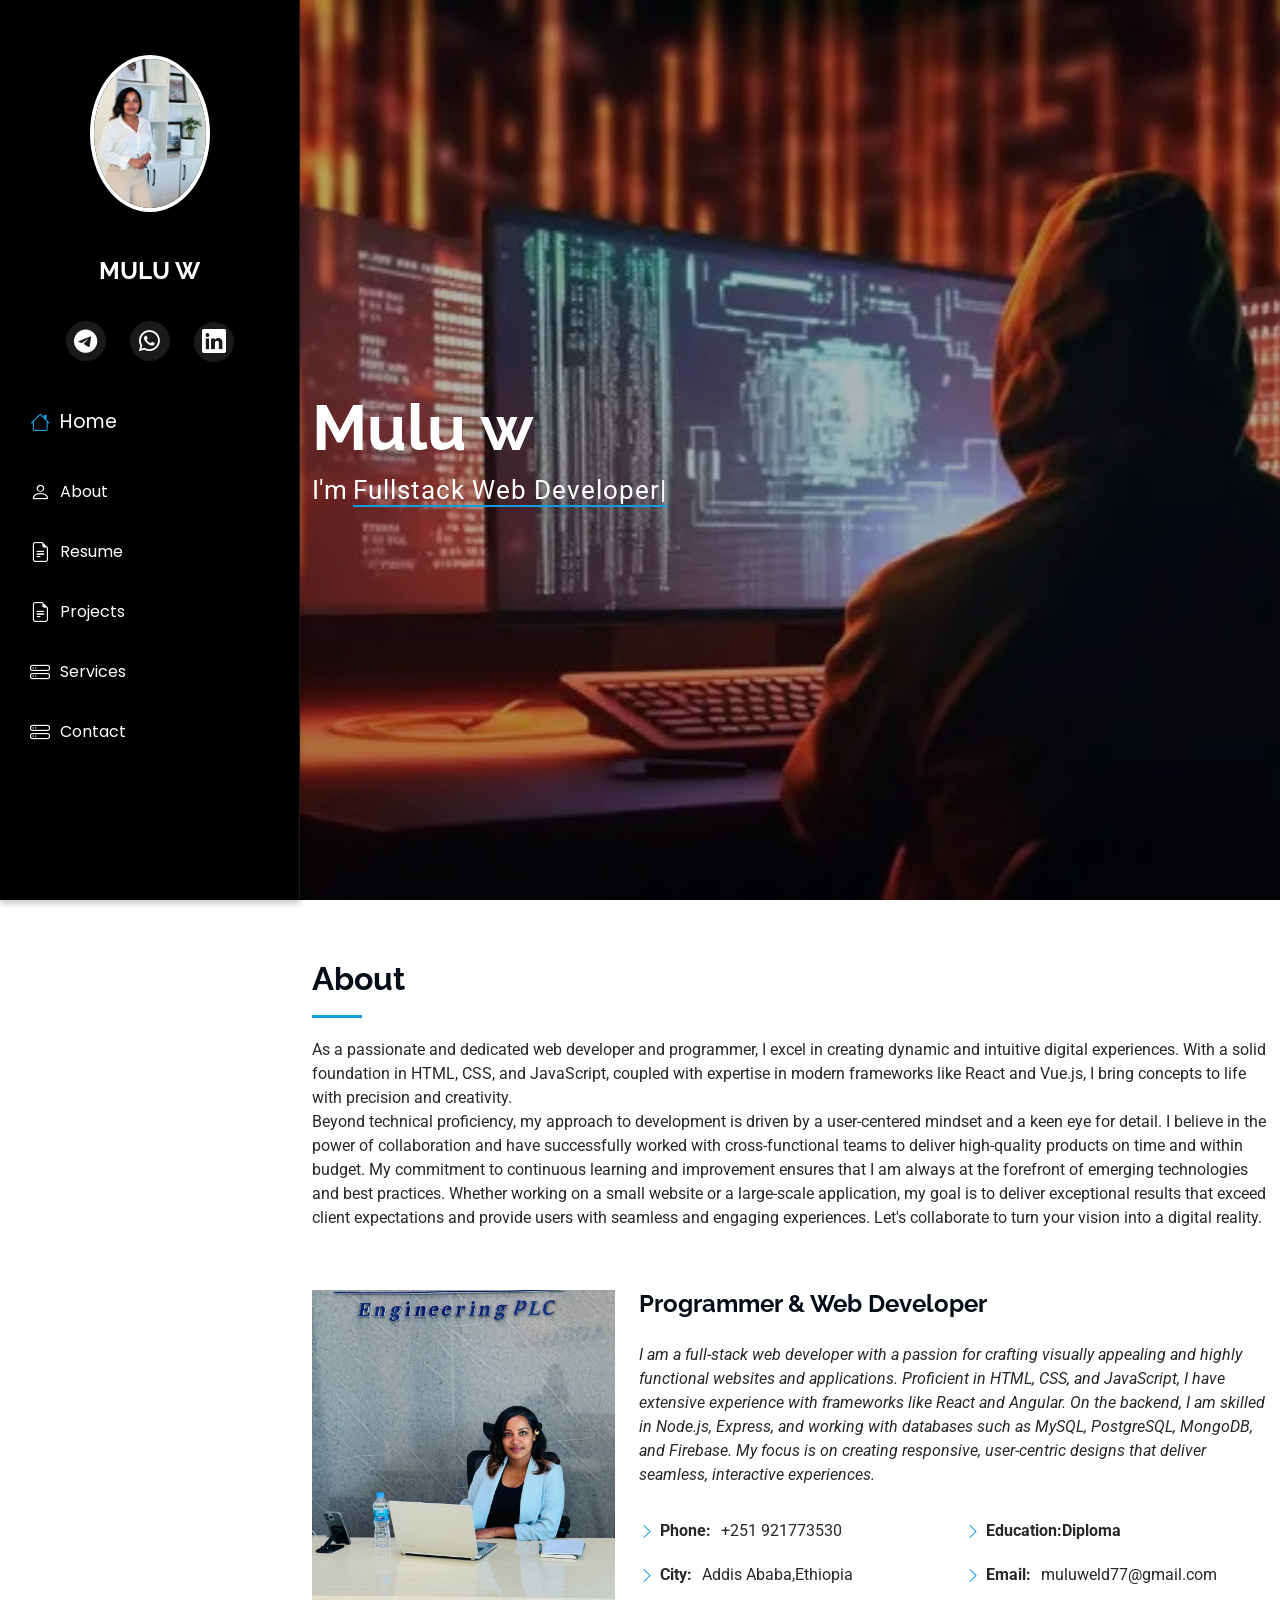
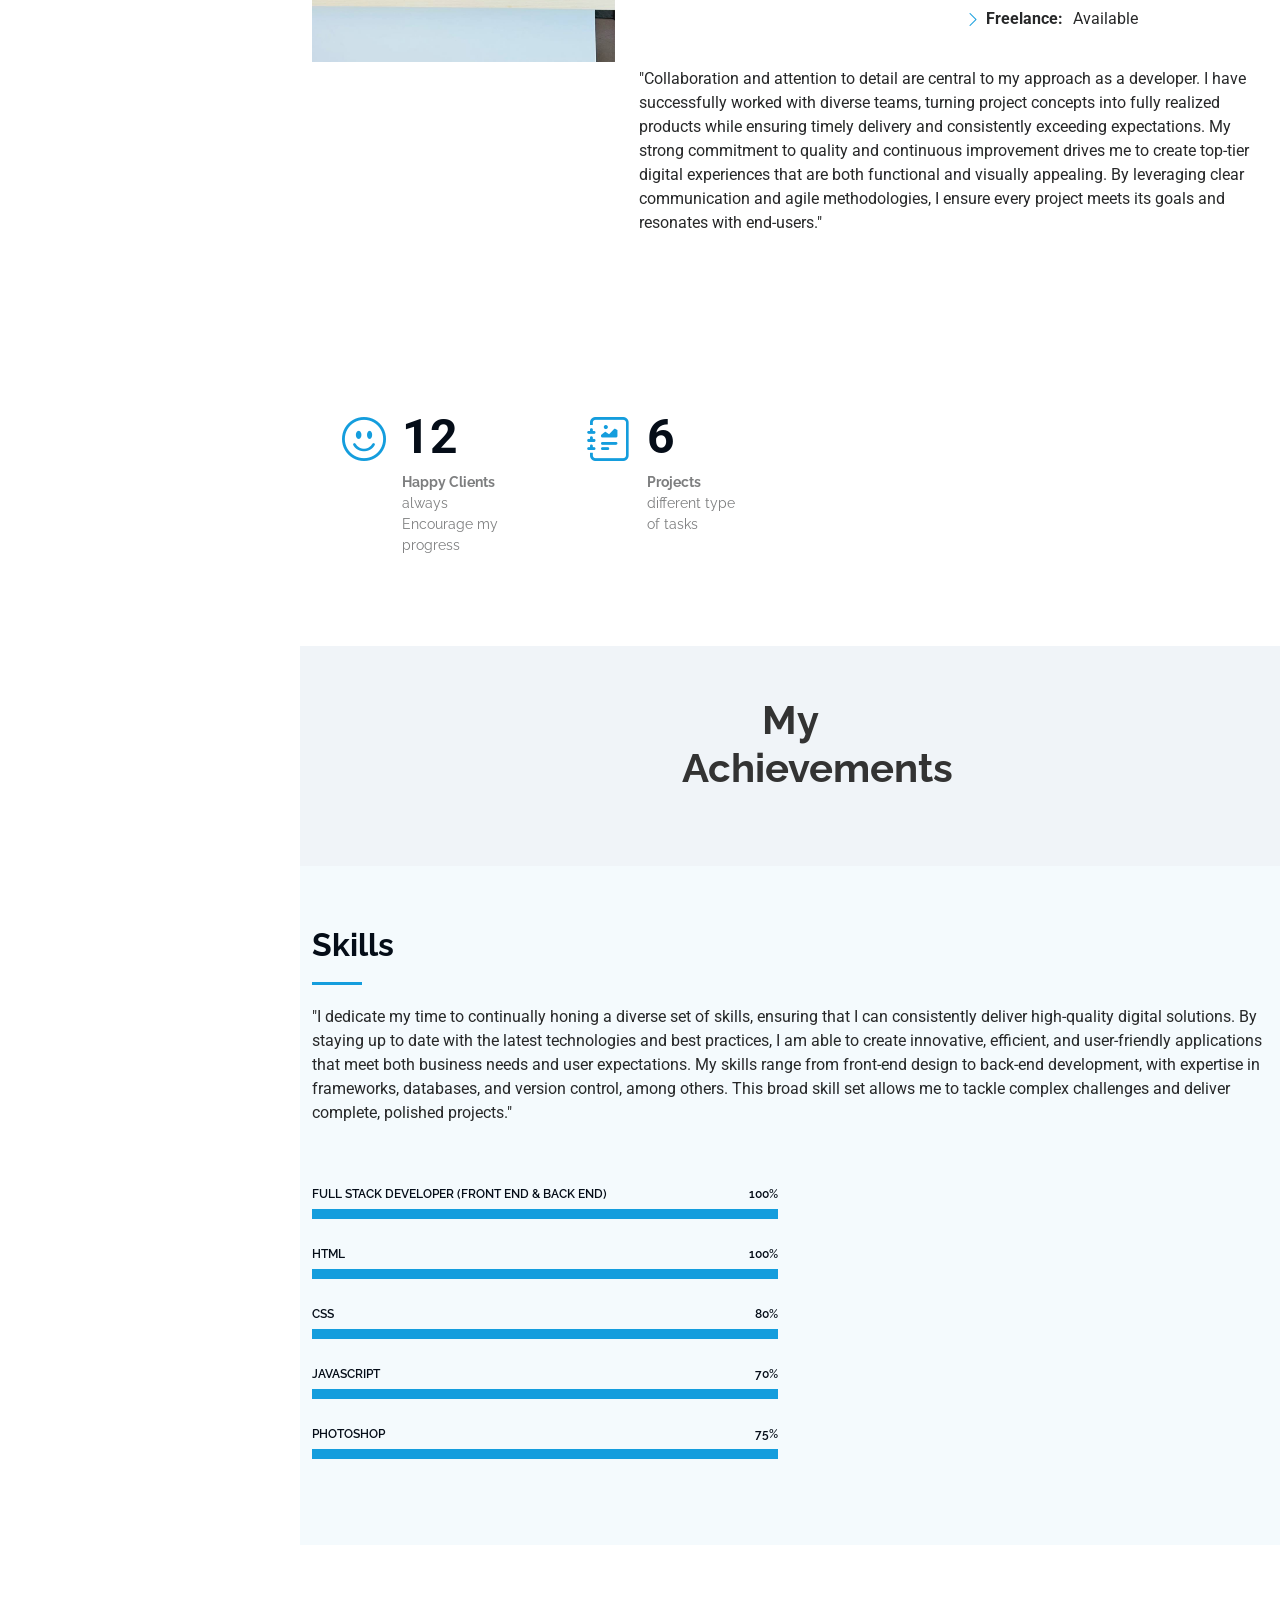
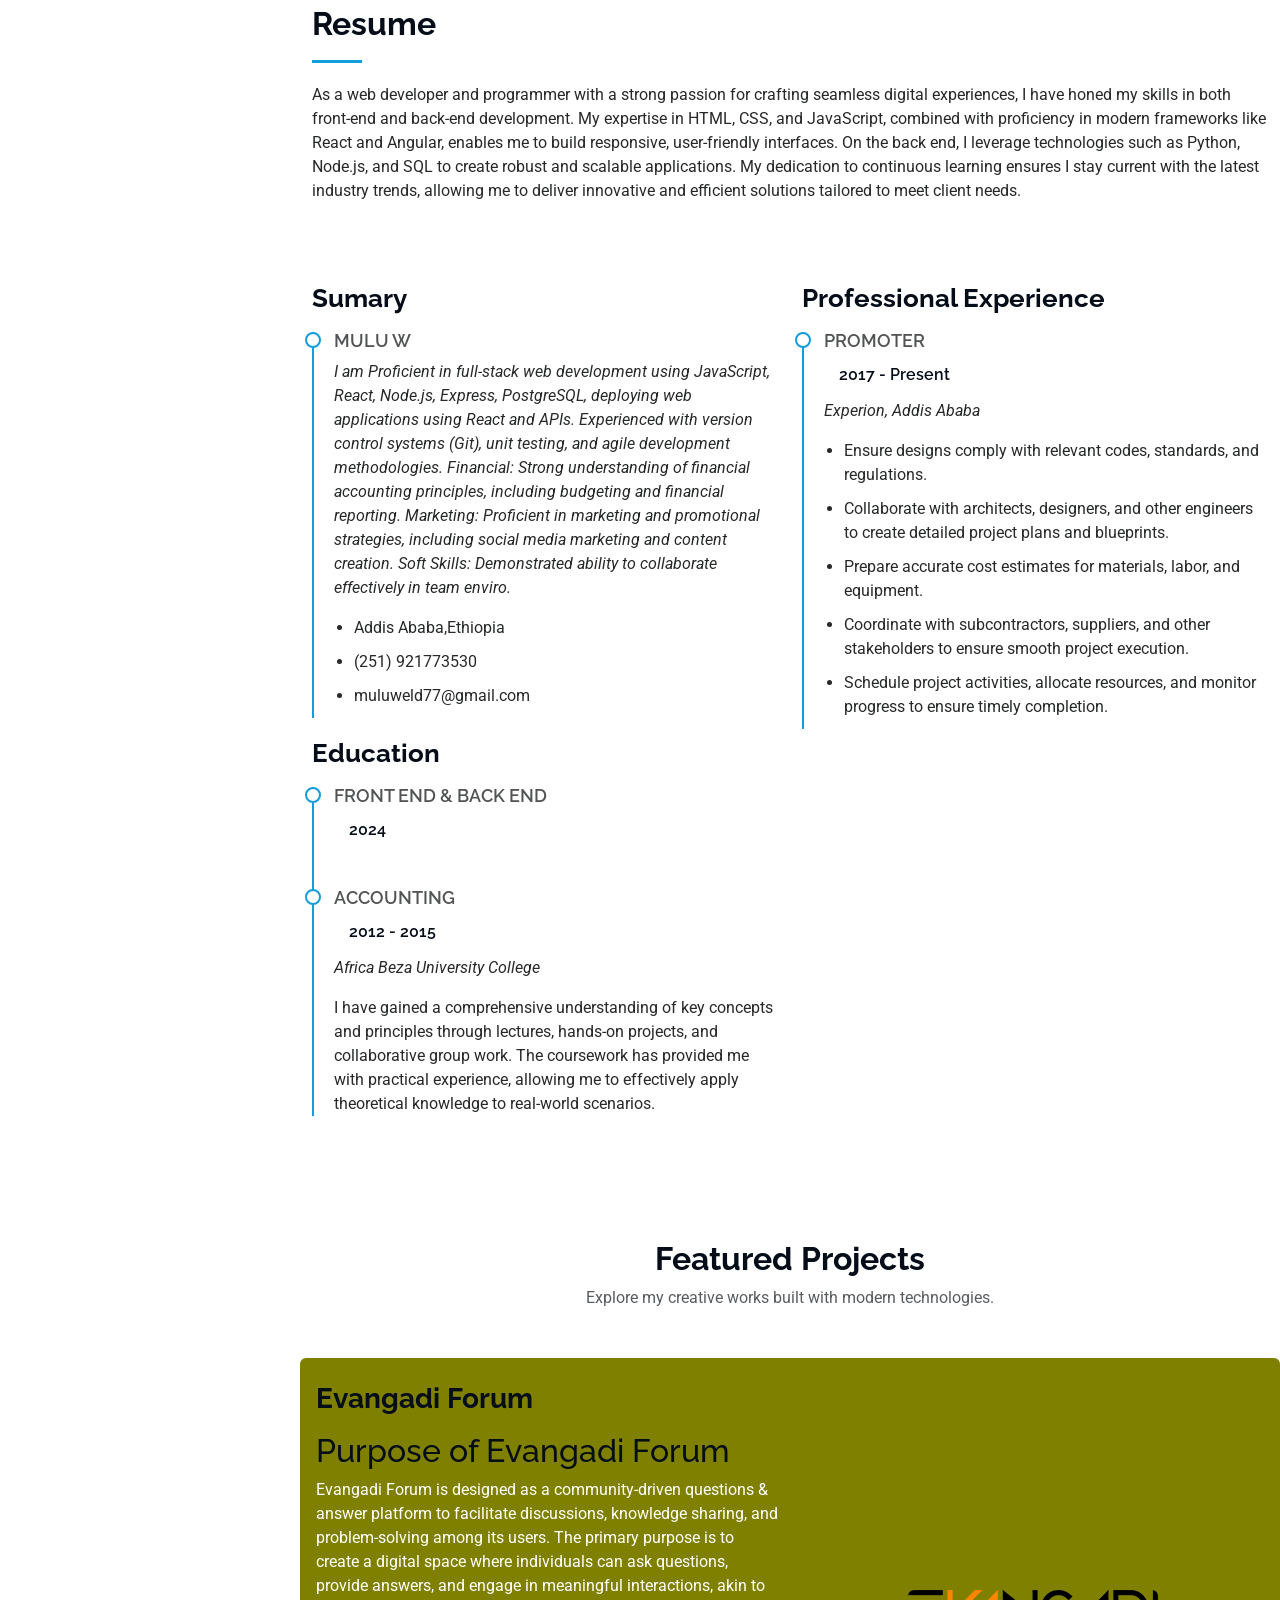
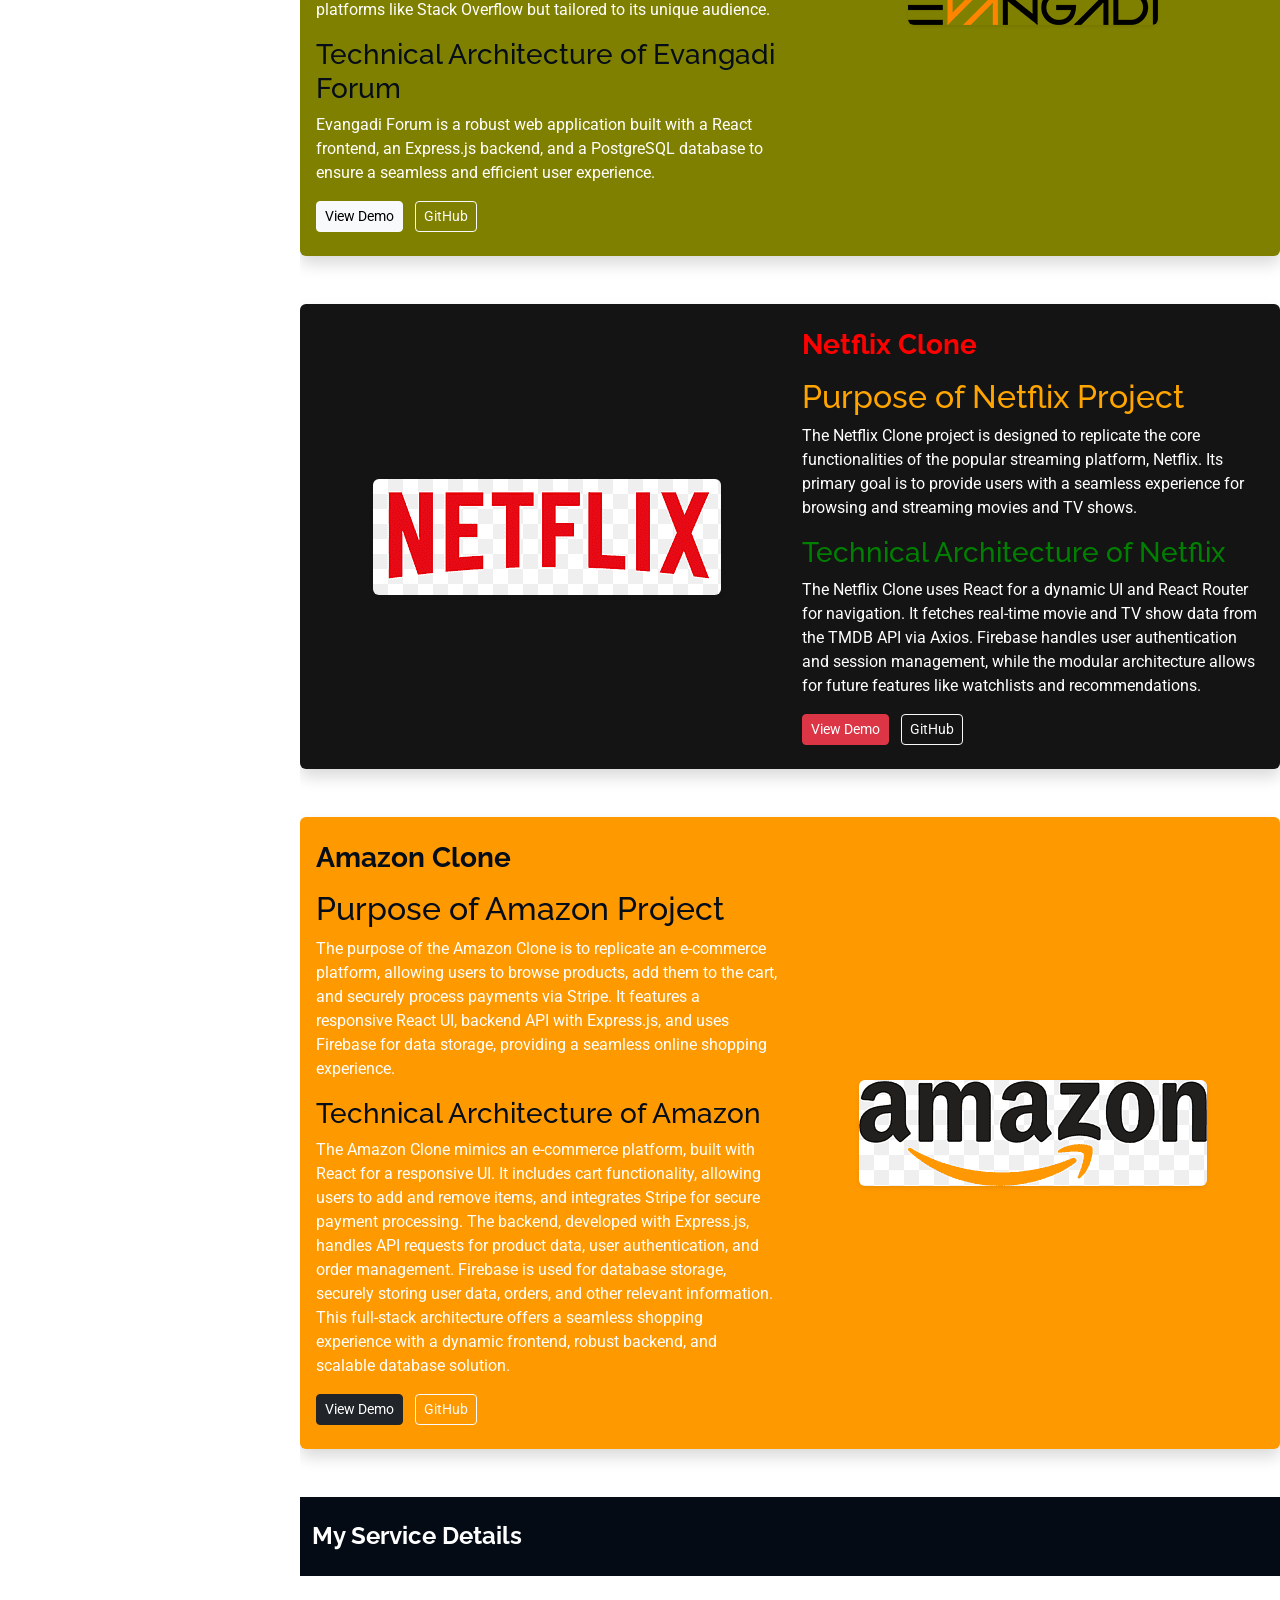
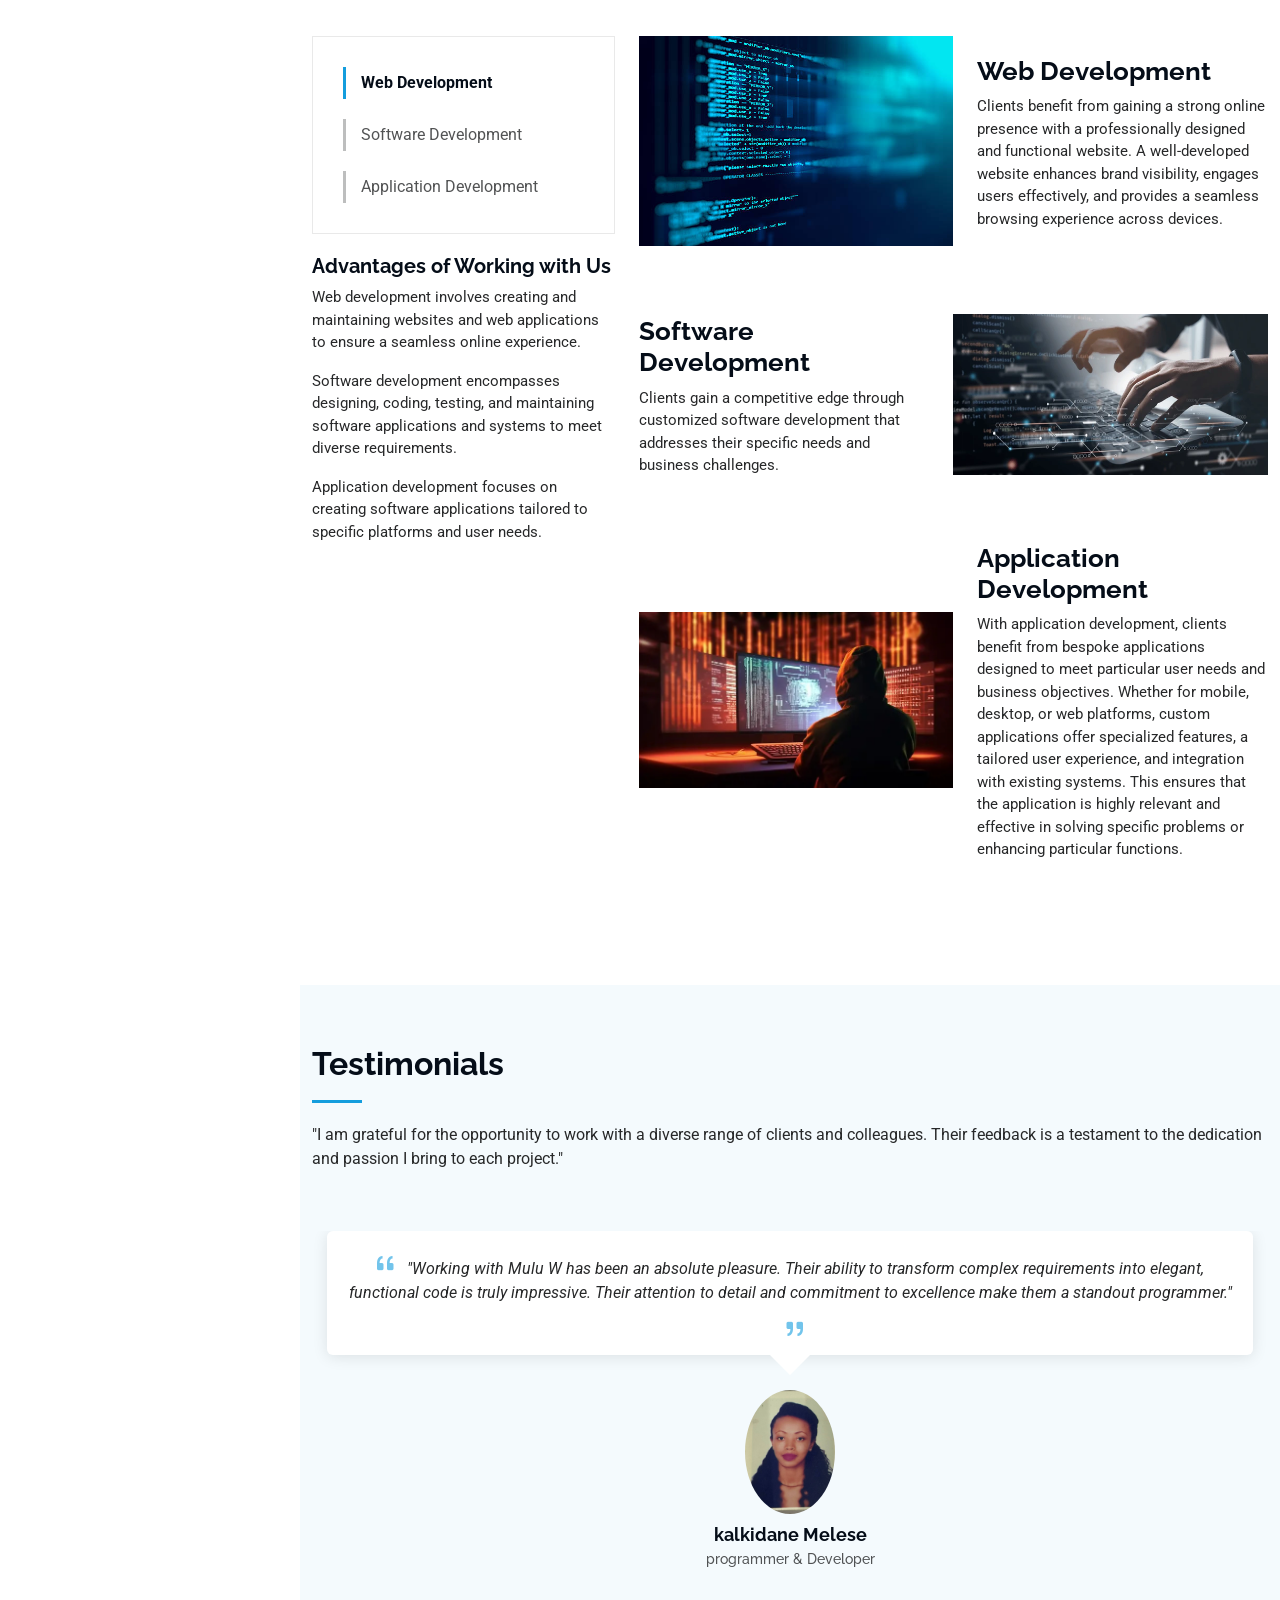
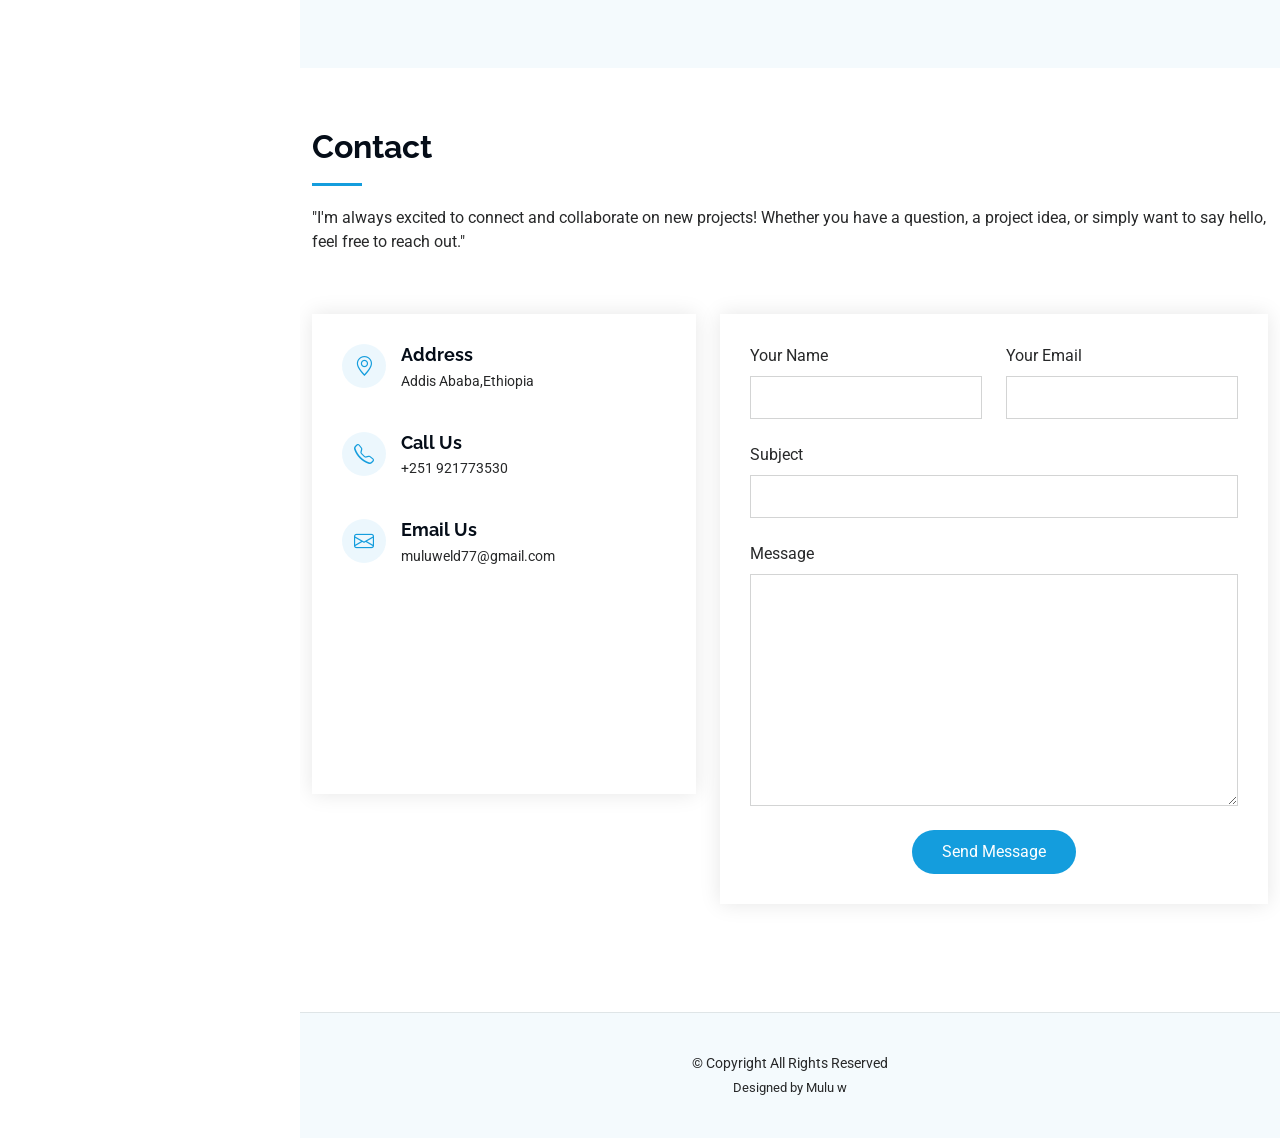
==== commit c38bde04: "add some" ====
--- a/index.html
+++ b/index.html
@@ -103,7 +103,7 @@
     style="margin-top: 20px;"
   >
     <a
-      href="https://t.me/lu"
+      href="https://t.me/@luyeweld"
       target="_blank"
       class="telegram"
       style="
@@ -421,10 +421,6 @@
 
               <div class="progress">
                 <div>
-                  <a
-                    href="https://api2.sololearn.com/v2/certificates/CC-2YGWUHKM/image/png"
-                    >html certificate</a
-                  >
                 </div>
                 <span class="skill"
                   ><span>HTML</span> <i class="val">100%</i></span
@@ -443,12 +439,7 @@
               <!-- End Skills Item -->
 
               <div class="progress">
-                <div>
-                  <a
-                    href="https://api2.sololearn.com/v2/certificates/CC-1H81GAHL/image/png"
-                    >css certificate</a
-                  >
-                </div>
+
                 <span class="skill"
                   ><span>CSS</span> <i class="val">80%</i></span
                 >
@@ -465,12 +456,6 @@
               <!-- End Skills Item -->
 
               <div class="progress">
-                <div>
-                  <a
-                    href="https://api2.sololearn.com/v2/certificates/CC-APTY4SGC/image/png"
-                    >JS certificate</a
-                  >
-                </div>
                 <span class="skill"
                   ><span>JavaScript</span> <i class="val">70%</i></span
                 >
@@ -485,21 +470,21 @@
                 </div>
               </div>
               <!-- End Skills Item -->
-            </div>
               <div class="progress">
                 <span class="skill"
-                  ><span>Photoshop</span> <i class="val">55%</i></span
+                  ><span>Photoshop</span> <i class="val">75%</i></span
                 >
                 <div class="progress-bar-wrap">
                   <div
                     class="progress-bar"
                     role="progressbar"
-                    aria-valuenow="55"
+                    aria-valuenow="100"
                     aria-valuemin="0"
                     aria-valuemax="100"
                   ></div>
                 </div>
               </div>
+            </div>
               <!-- End Skills Item -->
             </div>
           </div>
@@ -681,7 +666,7 @@
             <nav class="breadcrumbs mx-auto">
               <ol>
                 <li>
-                  <a href="index.html" style="font-size: 20px; color: red;">Home</a>
+                  <!-- <a href="index.html" style="font-size: 20px; color: red;">Home</a> -->
                 </li>
               </ol>
             </nav>
